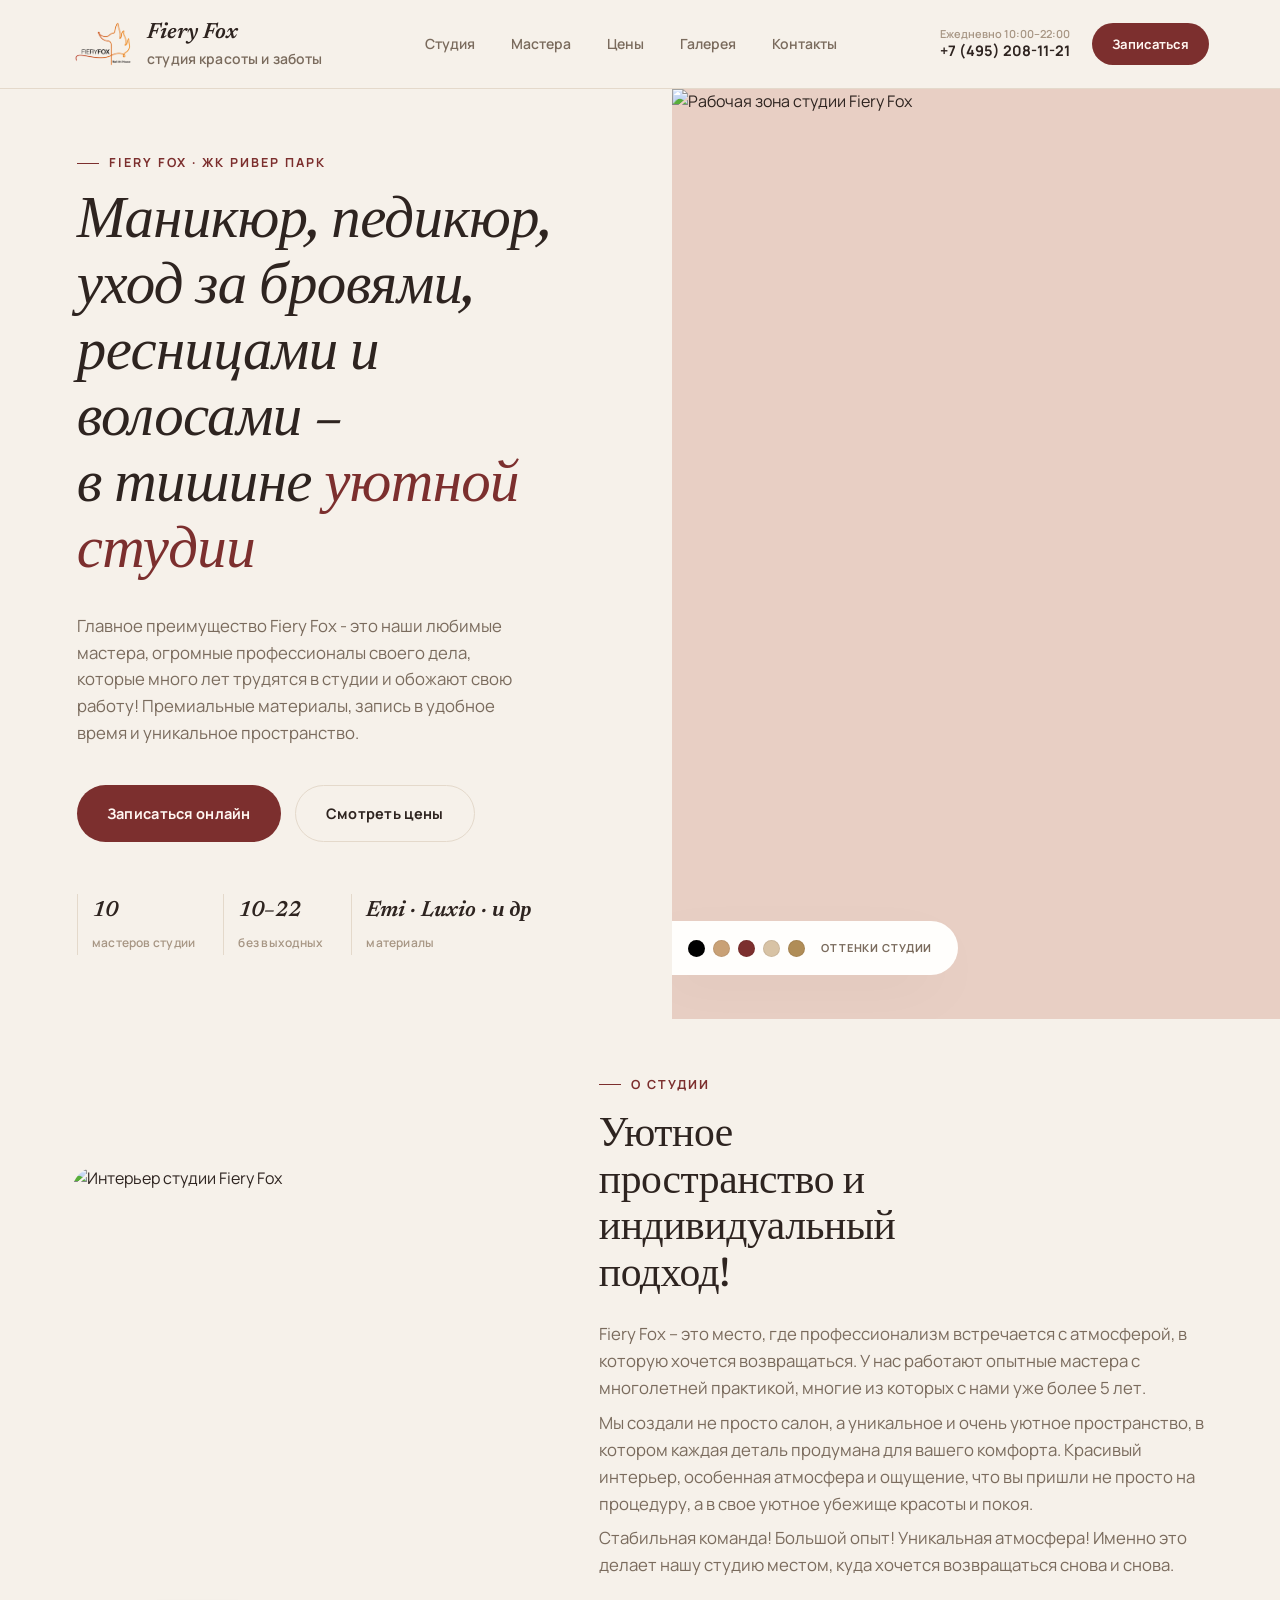
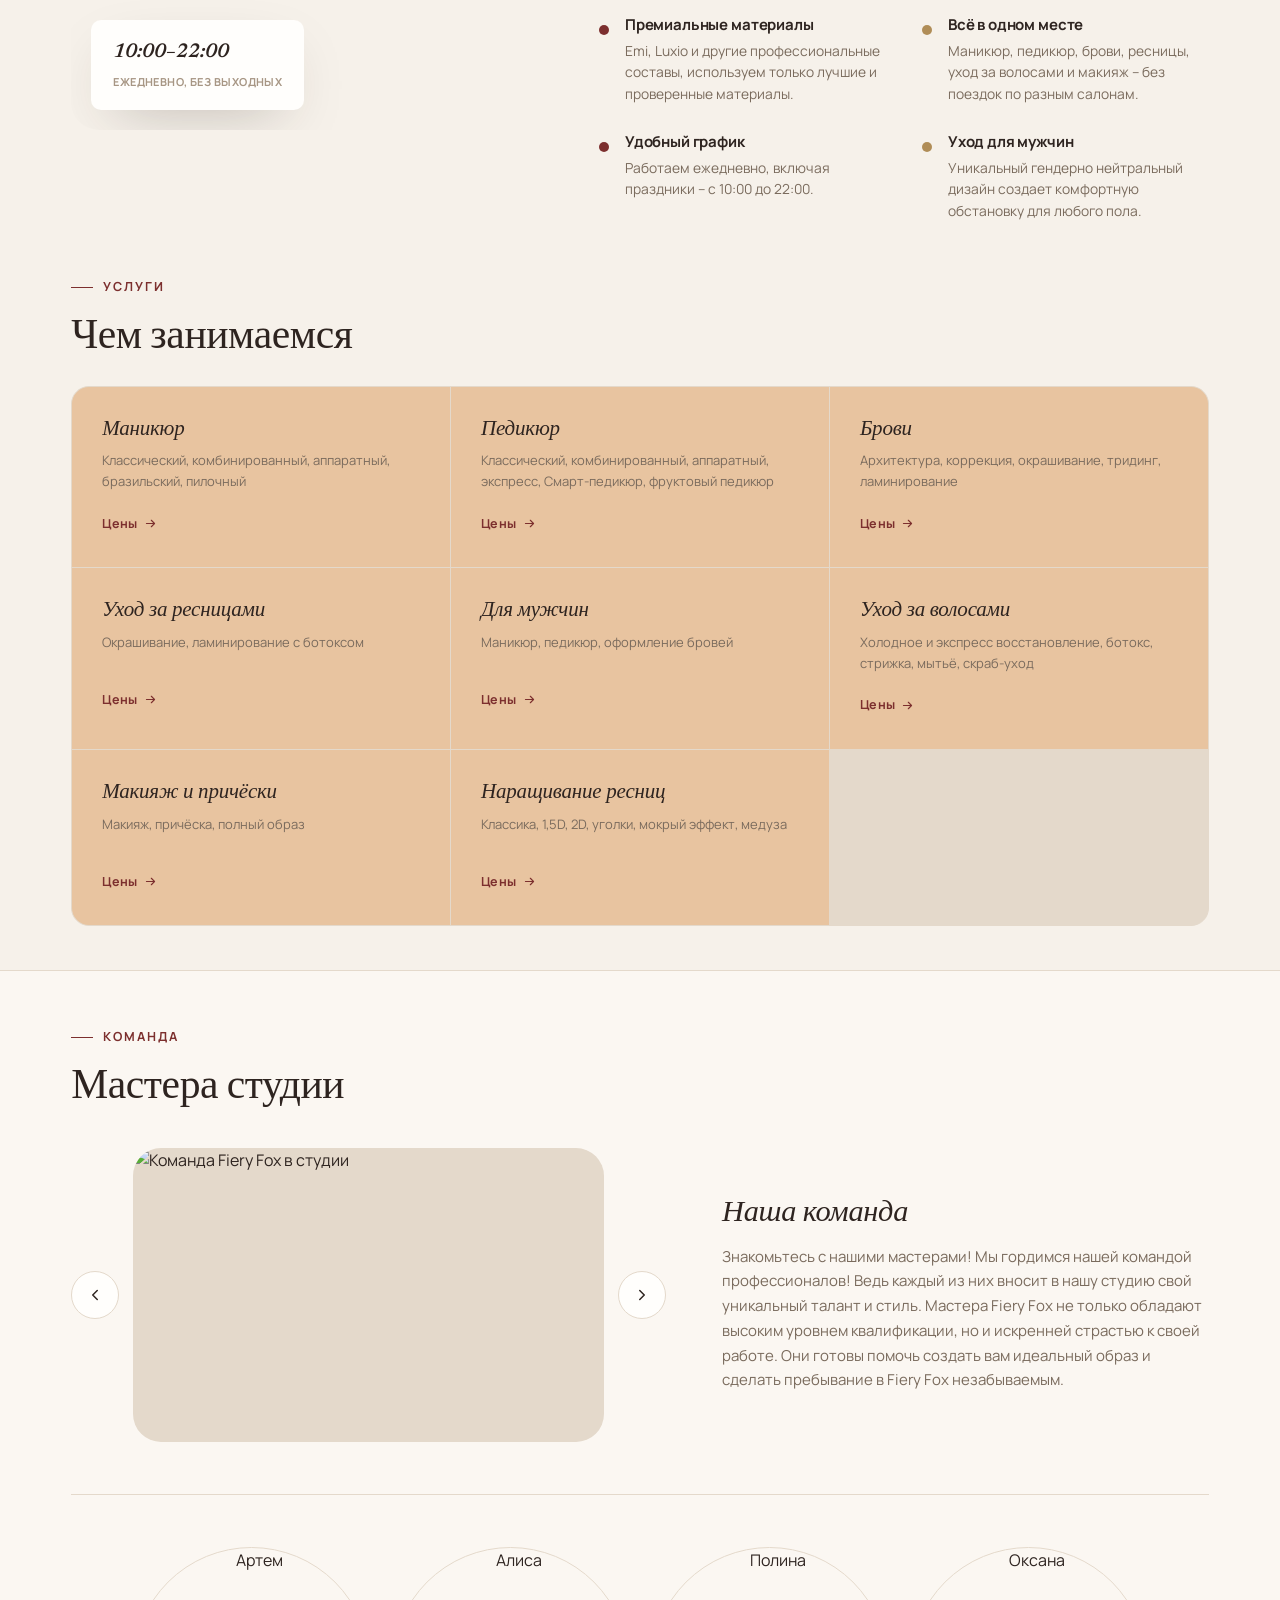
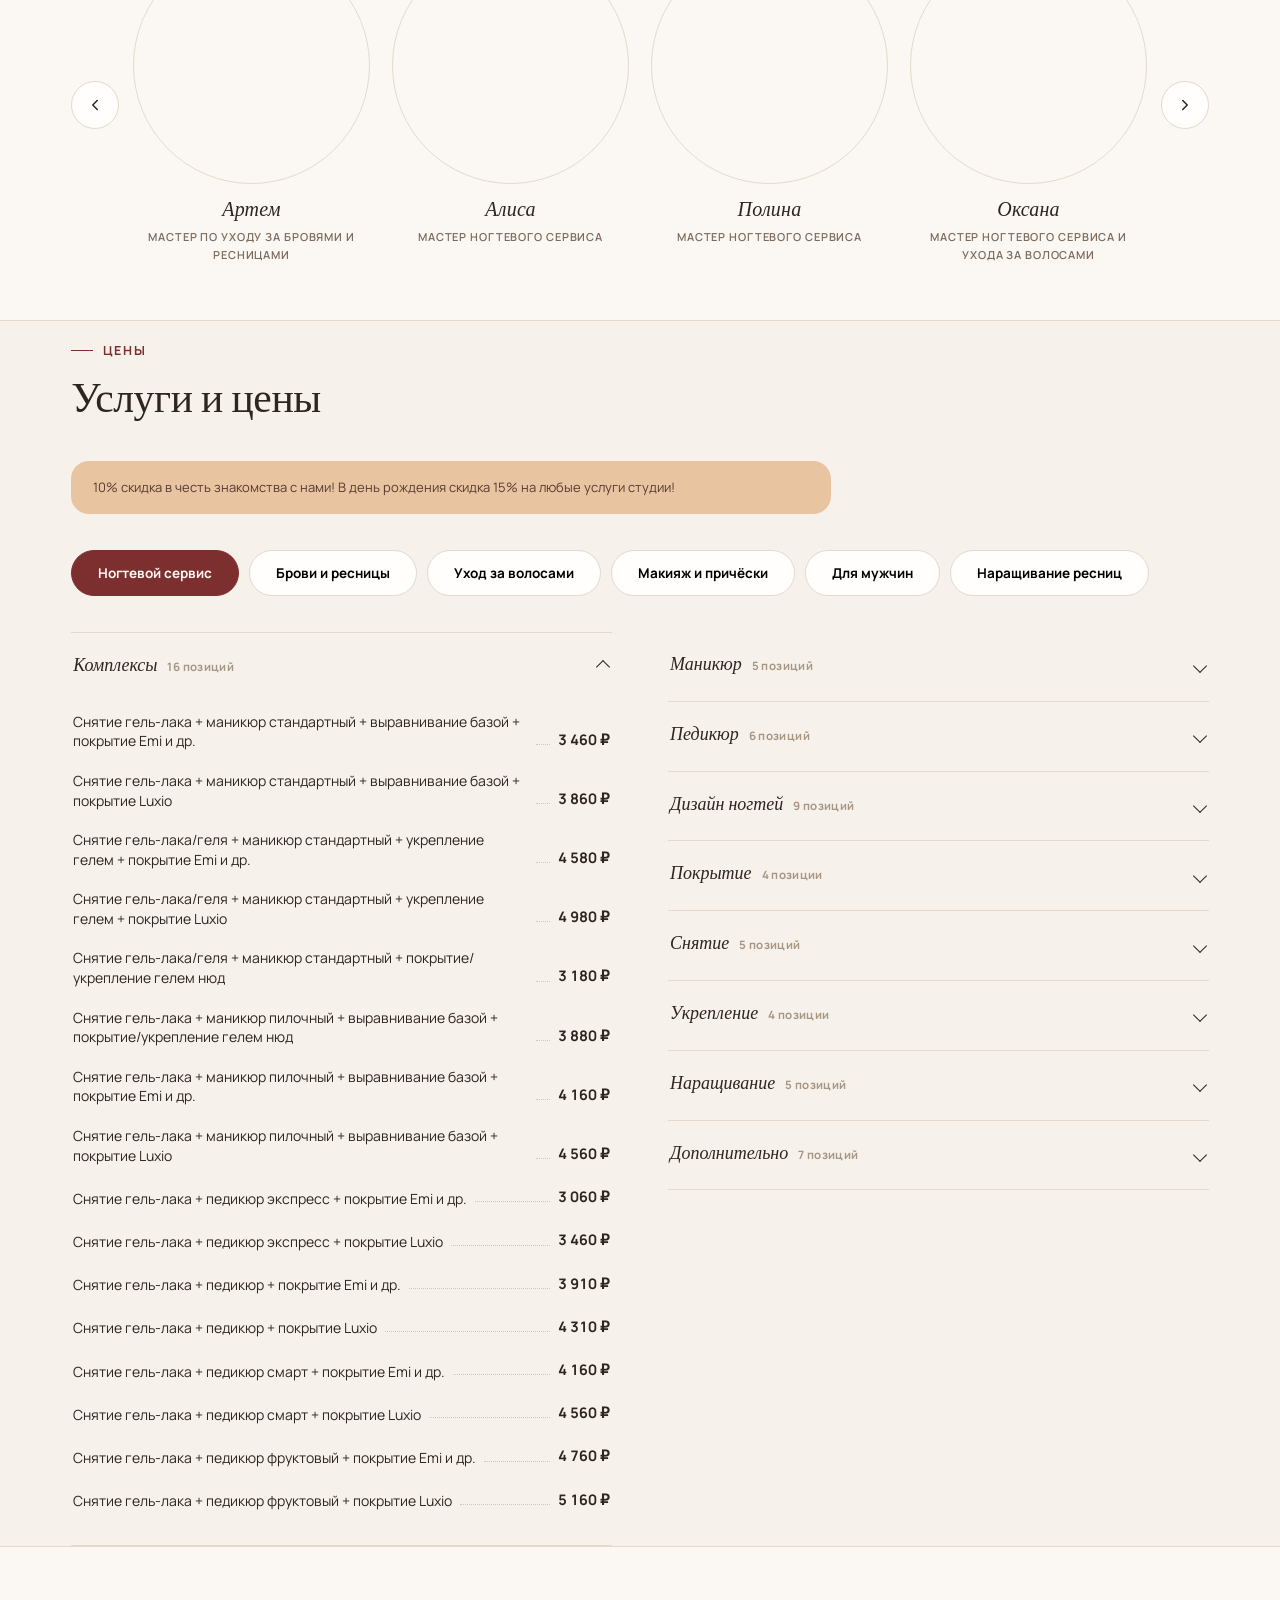
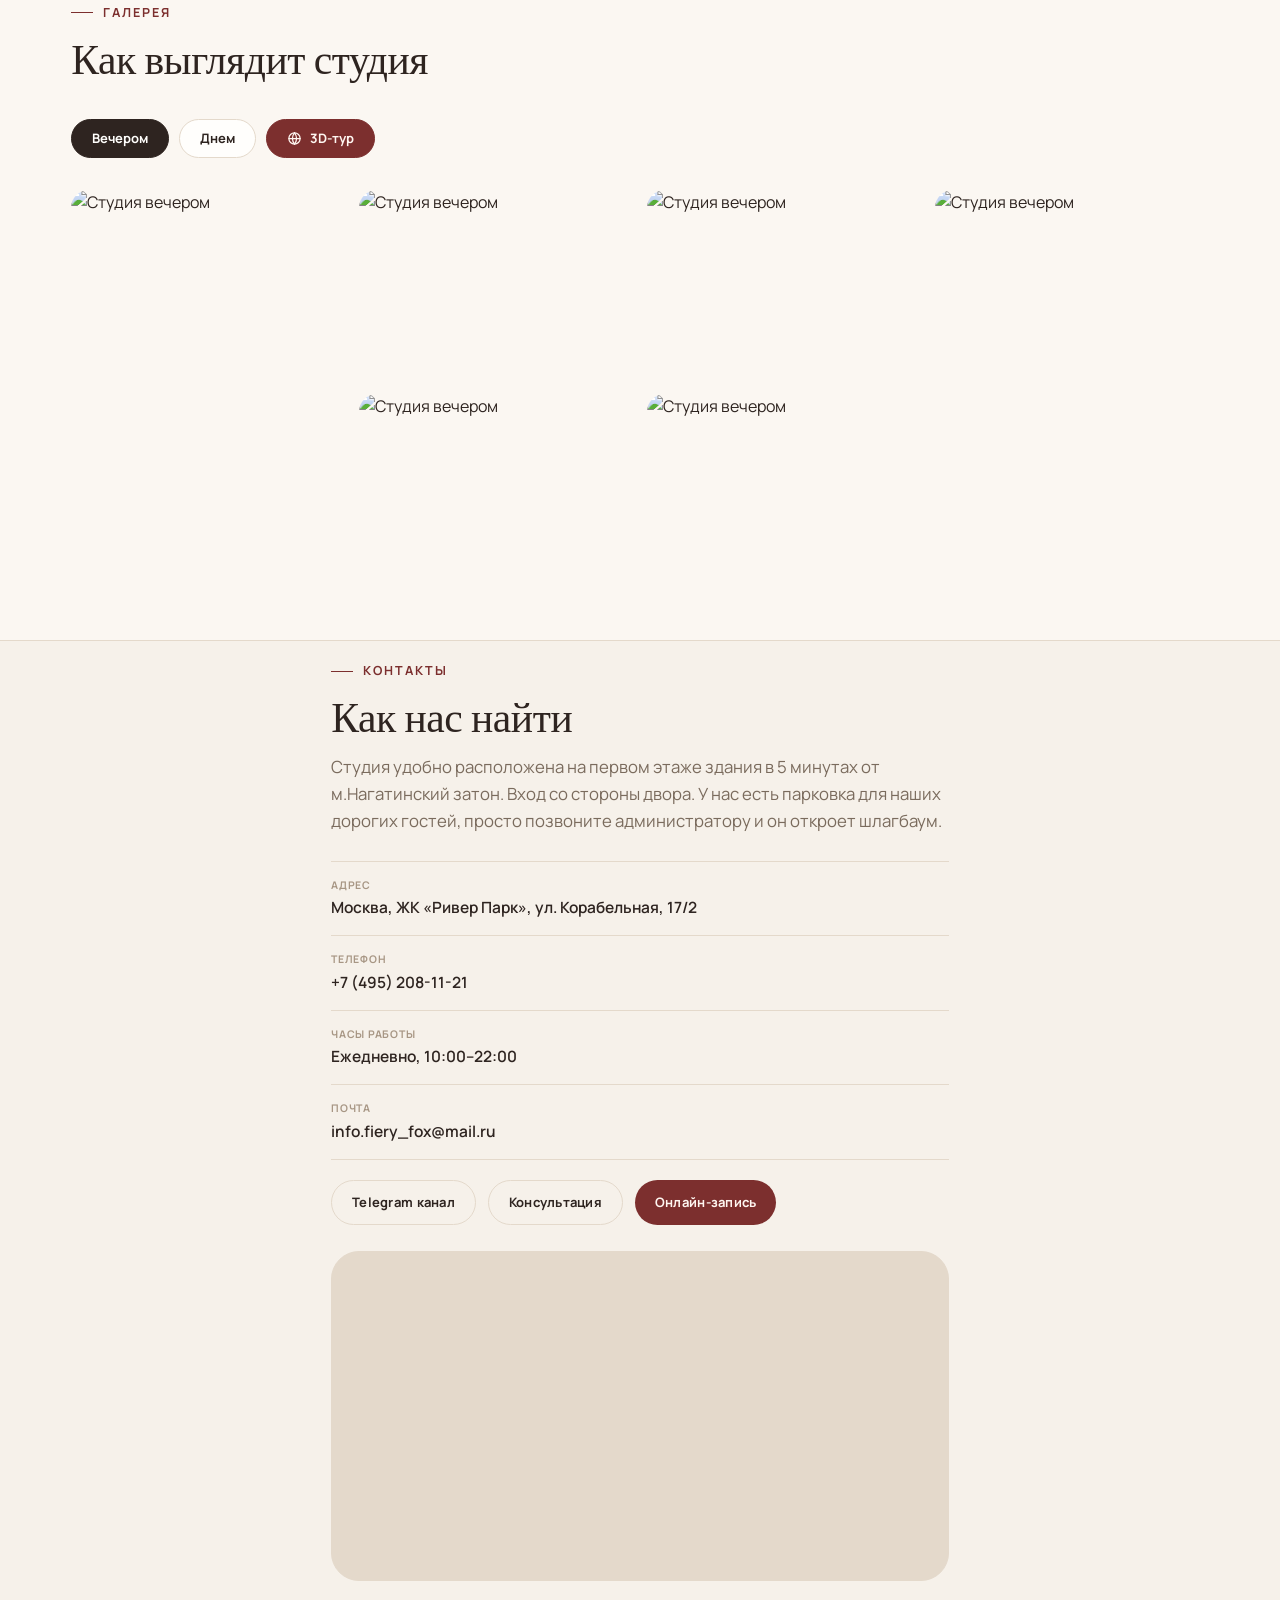
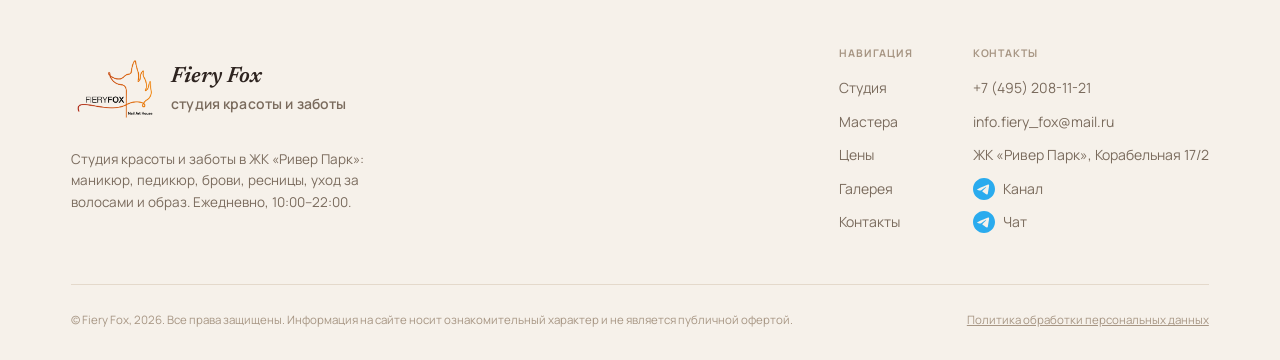
==== index.html @ 98908807 "Add files via upload" ====
<!DOCTYPE html>
<html lang="ru">

<head>
  <meta charset="UTF-8">
  <meta name="viewport" content="width=device-width, initial-scale=1.0">
  <title>Fiery Fox – студия красоты и заботы</title>
  <meta name="description"
    content="Fiery Fox – студия красоты в ЖК «Ривер Парк»: маникюр, педикюр, брови, ресницы и уход за волосами. м. Нагатинский Затон, ежедневно 10:00–22:00. Онлайн-запись.">
  <meta name="theme-color" content="#7C2F2E">

  <link rel="canonical" href="https://fieryfox.ru/">
  <link rel="icon" href="logos/favicon.ico" sizes="any">
  <link rel="icon" type="image/png" sizes="32x32" href="logos/favicon-32x32.png">
  <link rel="apple-touch-icon" sizes="180x180" href="logos/apple-touch-icon.png">

  <meta property="og:type" content="website">
  <meta property="og:locale" content="ru_RU">
  <meta property="og:site_name" content="Fiery Fox">
  <meta property="og:title" content="Fiery Fox – студия красоты и заботы">
  <meta property="og:description"
    content="Студия красоты в ЖК «Ривер Парк»: маникюр, педикюр, брови, ресницы. м. Нагатинский Затон, ежедневно 10:00–22:00.">

  <meta property="og:url" content="https://fieryfox.ru/">
  <meta property="og:image" content="https://fieryfox.ru/logos/og-image.jpg">
  <meta property="og:image:type" content="image/jpeg">
  <meta property="og:image:width" content="1200">
  <meta property="og:image:height" content="630">
  <meta property="og:image:alt" content="Fiery Fox – студия красоты в ЖК Ривер Парк">

  <meta name="twitter:card" content="summary_large_image">
  <meta name="twitter:title" content="Fiery Fox – студия красоты и заботы">
  <meta name="twitter:description"
    content="Студия красоты в ЖК «Ривер Парк»: маникюр, педикюр, брови, ресницы. м. Нагатинский Затон, ежедневно 10:00–22:00.">
  <meta name="twitter:image" content="https://fieryfox.ru/logos/og-image.jpg">

  <link rel="preload" href="fonts/manrope-cyrillic.woff2" as="font" type="font/woff2" crossorigin>
  <link rel="preload" href="fonts/manrope-latin.woff2" as="font" type="font/woff2" crossorigin>
  <link rel="stylesheet" href="css/fonts.css">
  <link rel="stylesheet" href="css/styles.css">
</head>

<body>
  
  <header>
    <div class="nav-wrap">
      <a href="#top" class="logo">
        <img src="logos/logo.png" alt="Fiery Fox" class="logo-img">
        <span class="logo-text">Fiery Fox<small>студия красоты и заботы</small></span>
      </a>
      <nav class="main-nav">
        <a href="#about">Студия</a>
        <a href="#masters">Мастера</a>
        <a href="#price">Цены</a>
        <a href="#gallery">Галерея</a>
        <a href="#contacts">Контакты</a>
      </nav>
      <div class="head-actions">
        <a href="tel:+74952081121" class="head-phone"><span>Ежедневно 10:00–22:00</span>+7 (495) 208-11-21</a>
        <a href="https://n252708.yclients.com" target="_blank" rel="noopener"
          class="btn btn-primary btn-sm">Записаться</a>
        <button class="burger" onclick="openMobileMenu()"><span></span></button>
      </div>
    </div>
  </header>

  <div class="mobile-menu" id="mmenu">
    <div class="mobile-menu-top">
      <span class="logo-text">Fiery Fox<small>студия красоты и заботы</small></span>
      <button class="mobile-close" onclick="closeMobileMenu()">×</button>
    </div>
    <a class="big" href="#about" onclick="closeMobileMenu()">Студия</a>
    <a class="big" href="#masters" onclick="closeMobileMenu()">Мастера</a>
    <a class="big" href="#price" onclick="closeMobileMenu()">Цены</a>
    <a class="big" href="#gallery" onclick="closeMobileMenu()">Галерея</a>
    <a class="big" href="#contacts" onclick="closeMobileMenu()">Контакты</a>
    <a href="https://n252708.yclients.com" target="_blank" rel="noopener" class="btn btn-primary"
      style="margin-top:32px;align-self:flex-start;"
      onclick="closeMobileMenu()">Записаться</a>
    <div style="margin-top:auto;padding-top:32px;color:var(--ink-soft);font-size:14px;">+7 (495) 208-11-21<br>Ежедневно,
      10:00–22:00</div>
  </div>

  <section class="hero" id="top">
    <div class="hero-content">
      <p class="eyebrow">FIERY FOX · ЖК РИВЕР ПАРК</p>
      <h1>Маникюр, педикюр, уход за бровями, ресницами и волосами – в&nbsp;тишине <em>уютной студии</em></h1>
      <p class="lede">Главное преимущество Fiery Fox - это наши любимые мастера, огромные профессионалы своего дела,
        которые много лет трудятся в студии и обожают свою работу!
        Премиальные материалы, запись в удобное время и уникальное пространство.</p>
      <div class="hero-actions">
        <a href="https://n252708.yclients.com" target="_blank" rel="noopener" class="btn btn-primary">Записаться
          онлайн</a>
        <a href="#price" class="btn btn-ghost">Смотреть цены</a>
      </div>
      <div class="hero-facts">
        <div class="hero-fact"><b>10</b><span>мастеров студии</span></div>
        <div class="hero-fact"><b>10–22</b><span>без выходных</span></div>
        <div class="hero-fact"><b>Emi · Luxio · и др</b><span>материалы</span></div>
      </div>
    </div>
    <div class="hero-visual">
      <img src="photos/студия главное фото.jpg" alt="Рабочая зона студии Fiery Fox">
      <div class="hero-swatches">
        <div class="swatch-row">
          <span class="swatch" style="background:#000000"></span>
          <span class="swatch" style="background:#C9A176"></span>
          <span class="swatch" style="background:#7C2F2E"></span>
          <span class="swatch" style="background:#D8C3A5"></span>
          <span class="swatch" style="background:#B08D57"></span>
        </div>
        <small>оттенки студии</small>
      </div>
    </div>
  </section>

  <section class="about" id="about">
    <div class="container about-grid">
      <div class="about-visual">
        <img src="photos/камин.jpg" alt="Интерьер студии Fiery Fox">
        <div class="about-badge"><b>10:00–22:00</b><span>ежедневно, без выходных</span></div>
      </div>
      <div class="about-content">
        <p class="eyebrow">О СТУДИИ</p>
        <h2>Уютное пространство и индивидуальный подход!</h2>
        <p class="lede" style="max-width:none;margin-bottom:8px;">Fiery Fox – это место, где профессионализм
          встречается с атмосферой, в которую хочется возвращаться. У нас работают опытные мастера с многолетней
          практикой, многие из которых с нами уже более 5 лет.</p>
        </p>
        <p class="lede" style="max-width:none;margin-bottom:8px;">Мы создали не просто салон, а уникальное и очень
          уютное пространство, в котором каждая деталь продумана для вашего комфорта. Красивый интерьер, особенная
          атмосфера и ощущение, что вы пришли не просто на процедуру, а в свое уютное убежище красоты и покоя.</p>
        <p class="lede" style="max-width:none;margin-bottom:38px;">Стабильная команда! Большой опыт! Уникальная
          атмосфера! Именно это делает нашу студию местом, куда хочется возвращаться снова и снова.</p>
        <div class="advantages">
          <div class="advantage">
            <span class="advantage-dot"></span>
            <div>
              <h4>Премиальные материалы</h4>
              <p>Emi, Luxio и другие профессиональные составы, используем только лучшие и проверенные материалы.</p>
            </div>
          </div>
          <div class="advantage">
            <span class="advantage-dot"></span>
            <div>
              <h4>Всё в одном месте</h4>
              <p>Маникюр, педикюр, брови, ресницы, уход за волосами и макияж – без поездок по разным салонам.</p>
            </div>
          </div>
          <div class="advantage">
            <span class="advantage-dot"></span>
            <div>
              <h4>Удобный график</h4>
              <p>Работаем ежедневно, включая праздники – с 10:00 до 22:00.</p>
            </div>
          </div>
          <div class="advantage">
            <span class="advantage-dot"></span>
            <div>
              <h4>Уход для мужчин</h4>
              <p>Уникальный гендерно нейтральный дизайн создает комфортную обстановку для любого пола.</p>
            </div>
          </div>
        </div>
      </div>
    </div>
  </section>

  <section class="services" id="services">
    <div class="container">
      <div class="services-head">
        <div>
          <p class="eyebrow">УСЛУГИ</p>
          <h2>Чем занимаемся</h2>
        </div>
      <div class="service-grid">
        <a class="service-tile" href="#price" onclick="showTab('nails')">
          <h4>Маникюр</h4>
          <p>Классический, комбинированный, аппаратный, бразильский, пилочный</p>
          <span class="tile-link">Цены <svg viewBox="0 0 16 16">
              <path d="M3 8h10M9 4l4 4-4 4" stroke="currentColor" stroke-width="1.4" fill="none" stroke-linecap="round"
                stroke-linejoin="round" />
            </svg></span>
        </a>
        <a class="service-tile" href="#price" onclick="showTab('nails')">
          <h4>Педикюр</h4>
          <p>Классический, комбинированный, аппаратный, экспресс, Смарт-педикюр, фруктовый педикюр</p>
          <span class="tile-link">Цены <svg viewBox="0 0 16 16">
              <path d="M3 8h10M9 4l4 4-4 4" stroke="currentColor" stroke-width="1.4" fill="none" stroke-linecap="round"
                stroke-linejoin="round" />
            </svg></span>
        </a>
        <a class="service-tile" href="#price" onclick="showTab('brows')">
          <h4>Брови</h4>
          <p>Архитектура, коррекция, окрашивание, тридинг, ламинирование</p>
          <span class="tile-link">Цены <svg viewBox="0 0 16 16">
              <path d="M3 8h10M9 4l4 4-4 4" stroke="currentColor" stroke-width="1.4" fill="none" stroke-linecap="round"
                stroke-linejoin="round" />
            </svg></span>
        </a>
        <a class="service-tile" href="#price" onclick="showTab('brows')">
          <h4>Уход за ресницами</h4>
          <p>Окрашивание, ламинирование с ботоксом</p>
          <span class="tile-link">Цены <svg viewBox="0 0 16 16">
              <path d="M3 8h10M9 4l4 4-4 4" stroke="currentColor" stroke-width="1.4" fill="none" stroke-linecap="round"
                stroke-linejoin="round" />
            </svg></span>
        </a>
        <a class="service-tile" href="#price" onclick="showTab('men')">
          <h4>Для мужчин</h4>
          <p>Маникюр, педикюр, оформление бровей</p>
          <span class="tile-link">Цены <svg viewBox="0 0 16 16">
              <path d="M3 8h10M9 4l4 4-4 4" stroke="currentColor" stroke-width="1.4" fill="none" stroke-linecap="round"
                stroke-linejoin="round" />
            </svg></span>
        </a>
        <a class="service-tile" href="#price" onclick="showTab('hair')">
          <h4>Уход за волосами</h4>
          <p>Холодное и экспресс восстановление, ботокс, стрижка, мытьё, скраб-уход</p>
          <span class="tile-link">Цены <svg viewBox="0 0 16 16">
              <path d="M3 8h10M9 4l4 4-4 4" stroke="currentColor" stroke-width="1.4" fill="none" stroke-linecap="round"
                stroke-linejoin="round" />
            </svg></span>
        </a>
        <a class="service-tile" href="#price" onclick="showTab('beauty')">
          <h4>Макияж и причёски</h4>
          <p>Макияж, причёска, полный образ</p>
          <span class="tile-link">Цены <svg viewBox="0 0 16 16">
              <path d="M3 8h10M9 4l4 4-4 4" stroke="currentColor" stroke-width="1.4" fill="none" stroke-linecap="round"
                stroke-linejoin="round" />
            </svg></span>
        </a>
        <a class="service-tile" href="#price" onclick="showTab('eyelashes')">
          <h4>Наращивание ресниц</h4>
          <p>Классика, 1,5D, 2D, уголки, мокрый эффект, медуза</p>
          <span class="tile-link">Цены <svg viewBox="0 0 16 16">
              <path d="M3 8h10M9 4l4 4-4 4" stroke="currentColor" stroke-width="1.4" fill="none" stroke-linecap="round"
                stroke-linejoin="round" />
            </svg></span>
        </a>
      </div>
    </div>
  </section>

  <section class="masters" id="masters">
    <div class="container">
      <div class="masters-head">
        <p class="eyebrow">КОМАНДА</p>
        <h2>Мастера студии</h2>
        <p class="lede" style="margin-top:14px;">
        </p>
      </div>
      <div class="team-intro">
        <div class="team-intro-carousel" id="teamCarousel">
          <button type="button" class="masters-nav team-prev is-hidden" aria-label="Предыдущее фото команды">
            <svg viewBox="0 0 24 24">
              <path d="M15 6l-6 6 6 6" />
            </svg>
          </button>
          <div class="team-intro-photo">
            <div class="team-intro-track">
              <div class="team-intro-slide">
                <img src="photos/фото команда 2.jpeg" alt="Команда Fiery Fox в студии">
              </div>
              <div class="team-intro-slide">
                <img src="photos/фото команды 3.jpeg" alt="Команда Fiery Fox">
              </div>
              <div class="team-intro-slide">
                <img src="photos/фото команды 4.jpeg" alt="Команда Fiery Fox на террасе">
              </div>
            </div>
          </div>
          <button type="button" class="masters-nav team-next is-hidden" aria-label="Следующее фото команды">
            <svg viewBox="0 0 24 24">
              <path d="M9 6l6 6-6 6" />
            </svg>
          </button>
        </div>
        <div class="team-intro-text">
          <h3>Наша команда</h3>
          <p>Знакомьтесь с нашими мастерами!
            Мы гордимся нашей командой профессионалов!
            Ведь каждый из них вносит в нашу студию свой уникальный талант и стиль.
            Мастера Fiery Fox не только обладают высоким уровнем квалификации, но и искренней страстью к своей работе.
            Они готовы помочь создать вам идеальный образ и сделать пребывание в Fiery Fox незабываемым.</p>
        </div>
      </div>
      <div class="masters-carousel" id="mastersCarousel">
        <button type="button" class="masters-nav masters-prev is-hidden" aria-label="Предыдущие мастера">
          <svg viewBox="0 0 24 24">
            <path d="M15 6l-6 6 6 6" />
          </svg>
        </button>
        <div class="masters-viewport">
          <div class="masters-track">
            <div class="master-card">
              <div class="master-photo"><img src="photos/masters/master_01.jpeg" alt="Артем"></div>
              <h4>Артем</h4>
              <p>мастер по уходу за бровями и ресницами</p>
            </div>
            <div class="master-card">
              <div class="master-photo"><img src="photos/masters/master_02.jpeg" alt="Алиса"></div>
              <h4>Алиса</h4>
              <p>мастер ногтевого сервиса</p>
            </div>
            <div class="master-card">
              <div class="master-photo"><img src="photos/masters/master_03.jpeg" alt="Полина"></div>
              <h4>Полина</h4>
              <p>мастер ногтевого сервиса</p>
            </div>
            <div class="master-card">
              <div class="master-photo"><img src="photos/masters/master_04.jpeg" alt="Оксана"></div>
              <h4>Оксана</h4>
              <p>мастер ногтевого сервиса и ухода за волосами</p>
            </div>
            <div class="master-card">
              <div class="master-photo"><img src="photos/masters/master_05.jpeg" alt="Виктория"></div>
              <h4>Виктория</h4>
              <p>мастер ногтевого сервиса</p>
            </div>
            <div class="master-card">
              <div class="master-photo"><img src="photos/masters/master_06.jpeg" alt="Тата"></div>
              <h4>Тата</h4>
              <p>мастер ногтевого сервиса</p>
            </div>
            <div class="master-card">
              <div class="master-photo"><img src="photos/masters/master_07.jpeg" alt="Эльвира"></div>
              <h4>Эльвира</h4>
              <p>мастер ногтевого сервиса</p>
            </div>
            <div class="master-card">
              <div class="master-photo"><img src="photos/masters/master_08.jpeg" alt="Нурай"></div>
              <h4>Нурай</h4>
              <p>мастер ногтевого сервиса</p>
            </div>
            <div class="master-card">
              <div class="master-photo"><img src="photos/masters/master_09.jpeg" alt="Анастасия"></div>
              <h4>Анастасия</h4>
              <p>Лэшмейкер</p>
            </div>
          </div>
        </div>
        <button type="button" class="masters-nav masters-next is-hidden" aria-label="Следующие мастера">
          <svg viewBox="0 0 24 24">
            <path d="M9 6l6 6-6 6" />
          </svg>
        </button>
      </div>
    </div>
  </section>

  <section class="price-section" id="price">
    <div class="container">
      <div class="price-head">
        <p class="eyebrow">ЦЕНЫ</p>
        <h2>Услуги и цены</h2>
      </div>
      <p class="price-note"> 10% скидка в честь знакомства с нами! В день рождения скидка 15% на любые услуги студии!
      </p>

      <div class="price-tabs">
        <button class="price-tab-btn active" id="tab-nails" onclick="showTab('nails')">Ногтевой сервис</button>
        <button class="price-tab-btn" id="tab-brows" onclick="showTab('brows')">Брови и ресницы</button>
        <button class="price-tab-btn" id="tab-hair" onclick="showTab('hair')">Уход за волосами</button>
        <button class="price-tab-btn" id="tab-beauty" onclick="showTab('beauty')">Макияж и причёски</button>
        <button class="price-tab-btn" id="tab-men" onclick="showTab('men')">Для мужчин</button>
        <button class="price-tab-btn" id="tab-eyelashes" onclick="showTab('eyelashes')">Наращивание ресниц</button>
      </div>

      <div class="price-panel active" id="panel-nails">
        <div class="price-cols">

          <details class="price-group" open>
            <summary><span class="s-title">Комплексы <span class="count">16 позиций</span></span><span
                class="chev"></span></summary>
            <div class="price-list">
              <div class="price-row"><span class="pname">Снятие гель-лака + маникюр стандартный + выравнивание базой + покрытие Emi
                  и др.</span><span class="pdots"></span><span class="pprice">3 460 ₽</span></div>
              <div class="price-row"><span class="pname">Снятие гель-лака + маникюр стандартный + выравнивание базой + покрытие
                  Luxio</span><span class="pdots"></span><span class="pprice">3 860 ₽</span></div>
              <div class="price-row"><span class="pname">Снятие гель-лака/геля + маникюр стандартный + укрепление гелем + покрытие
                  Emi и др.</span><span class="pdots"></span><span class="pprice">4 580 ₽</span></div>
              <div class="price-row"><span class="pname">Снятие гель-лака/геля + маникюр стандартный + укрепление гелем + покрытие
                  Luxio</span><span class="pdots"></span><span class="pprice">4 980 ₽</span></div>
              <div class="price-row"><span class="pname">Снятие гель-лака/геля + маникюр стандартный + покрытие/укрепление гелем нюд
                  </span><span class="pdots"></span><span class="pprice">3 180 ₽</span></div>
              <div class="price-row"><span class="pname">Снятие гель-лака + маникюр пилочный + выравнивание базой + покрытие/укрепление гелем нюд
                  </span><span class="pdots"></span><span class="pprice">3 880 ₽</span></div>
              <div class="price-row"><span class="pname">Снятие гель-лака + маникюр пилочный + выравнивание базой + покрытие Emi
                  и др.</span><span class="pdots"></span><span class="pprice">4 160 ₽</span></div>
              <div class="price-row"><span class="pname">Снятие гель-лака + маникюр пилочный + выравнивание базой + покрытие
                  Luxio</span><span class="pdots"></span><span class="pprice">4 560 ₽</span></div>
              <div class="price-row"><span class="pname">Снятие гель-лака + педикюр экспресс + покрытие
                  Emi и др.</span><span class="pdots"></span><span class="pprice">3 060 ₽</span></div>
              <div class="price-row"><span class="pname">Снятие гель-лака + педикюр экспресс + покрытие
                  Luxio</span><span class="pdots"></span><span class="pprice">3 460 ₽</span></div>
              <div class="price-row"><span class="pname">Снятие гель-лака + педикюр + покрытие Emi и др.</span><span
                  class="pdots"></span><span class="pprice">3 910 ₽</span></div>
              <div class="price-row"><span class="pname">Снятие гель-лака + педикюр + покрытие Luxio</span><span
                  class="pdots"></span><span class="pprice">4 310 ₽</span></div>
              <div class="price-row"><span class="pname">Снятие гель-лака + педикюр смарт + покрытие
                  Emi и др.</span><span class="pdots"></span><span class="pprice">4 160 ₽</span></div>
              <div class="price-row"><span class="pname">Снятие гель-лака + педикюр смарт + покрытие
                  Luxio</span><span class="pdots"></span><span class="pprice">4 560 ₽</span></div>
              <div class="price-row"><span class="pname">Снятие гель-лака + педикюр фруктовый + покрытие
                  Emi и др.</span><span class="pdots"></span><span class="pprice">4 760 ₽</span></div>
                  <div class="price-row"><span class="pname">Снятие гель-лака + педикюр фруктовый + покрытие
                  Luxio</span><span class="pdots"></span><span class="pprice">5 160 ₽</span></div>
            </div>
          </details>

          <details class="price-group">
            <summary><span class="s-title">Маникюр <span class="count">5 позиций</span></span><span class="chev"></span>
            </summary>
            <div class="price-list">
              <div class="price-row"><span class="pname">Маникюр классический, комбинированный или аппаратный
                  <small>только услуга, без покрытия</small></span><span class="pdots"></span><span class="pprice">1 380
                  ₽</span></div>
              <div class="price-row"><span class="pname">Маникюр бразильский</span><span class="pdots"></span><span
                  class="pprice">1 830 ₽</span></div>
              <div class="price-row"><span class="pname">Маникюр пилочный</span><span class="pdots"></span><span
                  class="pprice">2 100 ₽</span></div>
              <div class="price-row"><span class="pname">Маникюр детский, с обработкой кутикулы <small>до 11
                    лет</small></span><span class="pdots"></span><span class="pprice">740 ₽</span></div>
              <div class="price-row"><span class="pname">Маникюр детский, без обработки кутикулы <small>до 11
                    лет</small></span><span class="pdots"></span><span class="pprice">420 ₽</span></div>
            </div>
          </details>

          <details class="price-group">
            <summary><span class="s-title">Педикюр <span class="count">6 позиций</span></span><span class="chev"></span>
            </summary>
            <div class="price-list">
              <div class="price-row"><span class="pname">Педикюр классический, комбинированный или
                  аппаратный</span><span class="pdots"></span><span class="pprice">2 510 ₽</span></div>
              <div class="price-row"><span class="pname">Педикюр экспресс</span><span class="pdots"></span><span
                  class="pprice">1 660 ₽</span></div>
              <div class="price-row"><span class="pname">Педикюр Смарт / бразильский</span><span
                  class="pdots"></span><span class="pprice">2 760 ₽</span></div>
              <div class="price-row"><span class="pname">Педикюр фруктовый (препаратный)</span><span
                  class="pdots"></span><span class="pprice">3 360 ₽</span></div>
              <div class="price-row"><span class="pname">Педикюр детский, с обработкой кутикулы <small>до 11
                    лет</small></span><span class="pdots"></span><span class="pprice">1 180 ₽</span></div>
              <div class="price-row"><span class="pname">Педикюр детский, без обработки кутикулы <small>до 11
                    лет</small></span><span class="pdots"></span><span class="pprice">640 ₽</span></div>
            </div>
          </details>

          <details class="price-group">
            <summary><span class="s-title">Дизайн ногтей <span class="count">9 позиций</span></span><span
                class="chev"></span></summary>
            <div class="price-list">
              <div class="price-row"><span class="pname">Простой дизайн <small>1 ноготь</small></span><span
                  class="pdots"></span><span class="pprice">70 ₽</span></div>
              <div class="price-row"><span class="pname">Сложный дизайн <small>1 ноготь, от</small></span><span
                  class="pdots"></span><span class="pprice">250 ₽</span></div>
              <div class="price-row"><span class="pname">Френч, лунный, цветной френч</span><span
                  class="pdots"></span><span class="pprice">650 ₽</span></div>
              <div class="price-row"><span class="pname">Градиент, омбре</span><span class="pdots"></span><span
                  class="pprice">650 ₽</span></div>
              <div class="price-row"><span class="pname">Глиттер <small>1 ноготь</small></span><span
                  class="pdots"></span><span class="pprice">160 ₽</span></div>
              <div class="price-row"><span class="pname">Втирка <small>1 ноготь</small></span><span
                  class="pdots"></span><span class="pprice">65 ₽</span></div>
              <div class="price-row"><span class="pname">Кошачий глаз <small>1 ноготь</small></span><span
                  class="pdots"></span><span class="pprice">65 ₽</span></div>
              <div class="price-row"><span class="pname">Стразы Swarovski <small>1 ноготь</small></span><span
                  class="pdots"></span><span class="pprice">60-250 ₽</span></div>
              <div class="price-row"><span class="pname">Трафарет, наклейка, слайдер <small>1 ноготь</small></span><span
                  class="pdots"></span><span class="pprice">70 ₽</span></div>
            </div>
          </details>

          <details class="price-group">
            <summary><span class="s-title">Покрытие <span class="count">4 позиции</span></span><span
                class="chev"></span></summary>
            <div class="price-list">
              <div class="price-row"><span class="pname">Покрытие лаком</span><span class="pdots"></span><span
                  class="pprice">790 ₽</span></div>
              <div class="price-row"><span class="pname">Покрытие лаком детям <small>до 11 лет</small></span><span
                  class="pdots"></span><span class="pprice">490 ₽</span></div>
              <div class="price-row"><span class="pname">Покрытие гель-лаком Emi и др.</span><span
                  class="pdots"></span><span class="pprice">1 400 ₽</span></div>
              <div class="price-row"><span class="pname">Покрытие гель-лаком Luxio</span><span
                  class="pdots"></span><span class="pprice">1 800 ₽</span></div>
            </div>
          </details>

          <details class="price-group">
            <summary><span class="s-title">Снятие <span class="count">5 позиций</span></span><span class="chev"></span>
            </summary>
            <div class="price-list">
              <div class="price-row"><span class="pname">Снятие лака</span><span class="pdots"></span><span
                  class="pprice">170 ₽</span></div>
              <div class="price-row"><span class="pname">Снятие гель-лака <small>покрытие Fiery Fox</small></span><span
                  class="pdots"></span><span class="pprice">390 ₽</span></div>
              <div class="price-row"><span class="pname">Снятие гель-лака <small>покрытие другой
                    студии</small></span><span class="pdots"></span><span class="pprice">630  ₽</span></div>
              <div class="price-row"><span class="pname">Снятие геля <small>биогель, акригель</small></span><span
                  class="pdots"></span><span class="pprice">450-650 ₽</span></div>
              <div class="price-row"><span class="pname">Снятие наращённых ногтей</span><span class="pdots"></span><span
                  class="pprice">680 ₽</span></div>
            </div>
          </details>

          <details class="price-group">
            <summary><span class="s-title">Укрепление <span class="count">4 позиции</span></span><span
                class="chev"></span></summary>
            <div class="price-list">
              <div class="price-row"><span class="pname">Прозрачный лак <small>умная эмаль и др.</small></span><span
                  class="pdots"></span><span class="pprice">490 ₽</span></div>
              <div class="price-row"><span class="pname">База <small>выравнивание</small></span><span
                  class="pdots"></span><span class="pprice">680 ₽</span></div>
              <div class="price-row"><span class="pname">Акриловая пудра</span><span class="pdots"></span><span
                  class="pprice">720 ₽</span></div>
              <div class="price-row"><span class="pname">Гель <small>биогель, акригель</small></span><span
                  class="pdots"></span><span class="pprice">1 800 ₽</span></div>
            </div>
          </details>

          <details class="price-group">
            <summary><span class="s-title">Наращивание <span class="count">5 позиций</span></span><span
                class="chev"></span></summary>
            <div class="price-list">
              <div class="price-row"><span class="pname">Наращивание одного ноготка</span><span
                  class="pdots"></span><span class="pprice">310-420 ₽</span></div>
              <div class="price-row"><span class="pname">Наращивание ногтей <small>до 3 единиц</small></span><span
                  class="pdots"></span><span class="pprice">3 100 ₽</span></div>
              <div class="price-row"><span class="pname">Наращивание ногтей <small>от 3 до 6 единиц</small></span><span
                  class="pdots"></span><span class="pprice">4 200 ₽</span></div>
              <div class="price-row"><span class="pname">Коррекция <small>до 3 единиц</small></span><span
                  class="pdots"></span><span class="pprice">2 600 ₽</span></div>
              <div class="price-row"><span class="pname">Коррекция <small>свыше 3 единиц</small></span><span
                  class="pdots"></span><span class="pprice">3 100 ₽</span></div>
            </div>
          </details>

          <details class="price-group">
            <summary><span class="s-title">Дополнительно <span class="count">7 позиций</span></span><span
                class="chev"></span></summary>
            <div class="price-list">
              <div class="price-row"><span class="pname">Массаж с использованием SPA-свечи</span><span
                  class="pdots"></span><span class="pprice">500 ₽</span></div>
              <div class="price-row"><span class="pname">Парафинотерапия для рук</span><span class="pdots"></span><span
                  class="pprice">650 ₽</span></div>
              <div class="price-row"><span class="pname">Парафинотерапия для ног</span><span class="pdots"></span><span
                  class="pprice">750 ₽</span></div>
              <div class="price-row"><span class="pname">Маникюр + педикюр в 4 руки</span><span
                  class="pdots"></span><span class="pprice">500 ₽</span></div>
              <div class="price-row"><span class="pname">Ремонт сломанного ногтя с покрытием гель-лаком</span><span
                  class="pdots"></span><span class="pprice">100-250 ₽</span></div>
              <div class="price-row"><span class="pname">Изменение формы ногтевой пластины</span><span
                  class="pdots"></span><span class="pprice">от 390 ₽</span></div>
              <div class="price-row"><span class="pname">Вросший ноготь, стержневая мозоль</span><span
                  class="pdots"></span><span class="pprice">450 ₽</span></div>
            </div>
          </details>

        </div>
      </div>

      <div class="price-panel" id="panel-brows">
        <div class="price-cols">

          <details class="price-group" open>
            <summary><span class="s-title">Брови <span class="count">8 позиций</span></span><span class="chev"></span>
            </summary>
            <div class="price-list">
              <div class="price-row"><span class="pname">Коррекция формы бровей <small>пинцет, воск</small></span><span
                  class="pdots"></span><span class="pprice">800 ₽</span></div>
              <div class="price-row"><span class="pname">Прореживание бровей <small>пинцет</small></span><span
                  class="pdots"></span><span class="pprice">500 ₽</span></div>
              <div class="price-row"><span class="pname">Архитектура бровей без окрашивания <small>нить, пинцет,
                    воск</small></span><span class="pdots"></span><span class="pprice">1 300 ₽</span></div>
              <div class="price-row"><span class="pname">Архитектура бровей с окрашиванием <small>краска /
                    хна</small></span><span class="pdots"></span><span class="pprice">1 900 ₽</span></div>
              <div class="price-row"><span class="pname">Окрашивание бровей <small>краска / хна</small></span><span
                  class="pdots"></span><span class="pprice">1 300 ₽</span></div>
              <div class="price-row"><span class="pname">Долговременная укладка бровей <small>окрашивание и коррекция в
                    подарок</small></span><span class="pdots"></span><span class="pprice">3 500 ₽</span></div>
              <div class="price-row"><span class="pname">«Счастье для бровей»</span><span class="pdots"></span><span
                  class="pprice">1 000 ₽</span></div>
              <div class="price-row"><span class="pname">Тридинг всего лица</span><span class="pdots"></span><span
                  class="pprice">2 200 ₽</span></div>
            </div>
          </details>

          <details class="price-group" open>
            <summary><span class="s-title">Ресницы <span class="count">2 позиции</span></span><span class="chev"></span>
            </summary>
            <div class="price-list">
              <div class="price-row"><span class="pname">Окрашивание ресниц краской</span><span
                  class="pdots"></span><span class="pprice">1 200 ₽</span></div>
              <div class="price-row"><span class="pname">Ламинирование ресниц + ботокс</span><span
                  class="pdots"></span><span class="pprice">3 500 ₽</span></div>
            </div>
          </details>

        </div>
      </div>

      <div class="price-panel" id="panel-hair">
        <div class="price-cols">
          <details class="price-group" open>
            <summary><span class="s-title">Уход за волосами <span class="count">6 позиций</span></span><span
                class="chev"></span></summary>
            <div class="price-list">
              <div class="price-row"><span class="pname">Холодное восстановление</span><span class="pdots"></span><span
                  class="pprice">от 5000 до 7000</span></div>
              <div class="price-row"><span class="pname">Экспресс восстановление</span><span class="pdots"></span><span
                  class="pprice">от 2500 до 3500</span></div>
              <div class="price-row"><span class="pname">Холодный ботокс</span><span class="pdots"></span><span
                  class="pprice">от 5000 до 7000</span></div>
              <div class="price-row"><span class="pname">Стрижка, ровный срез</span><span class="pdots"></span><span
                  class="pprice">900</span></div>
              <div class="price-row"><span class="pname">Мытьё + сушка волос</span><span class="pdots"></span><span
                  class="pprice">1200</span></div>
              <div class="price-row"><span class="pname">Скраб-уход</span><span class="pdots"></span><span
                  class="pprice">2000</span></div>
            </div>
          </details>
        </div>
      </div>

      <div class="price-panel" id="panel-beauty">
        <div class="price-cols">
          <details class="price-group" open>
            <summary><span class="s-title">Макияж и причёски <span class="count">3 позиции</span></span><span
                class="chev"></span></summary>
            <div class="price-list">
              <div class="price-row"><span class="pname">Макияж, всё включено</span><span class="pdots"></span><span
                  class="pprice">5500</span></div>
              <div class="price-row"><span class="pname">Причёска <small>волны / пучок</small></span><span
                  class="pdots"></span><span class="pprice">3000-3500</span></div>
              <div class="price-row"><span class="pname">Полный образ</span><span class="pdots"></span><span
                  class="pprice">8000</span></div>
            </div>
          </details>
        </div>
      </div>

      <div class="price-panel" id="panel-men">
        <div class="price-cols">

          <details class="price-group" open>
            <summary><span class="s-title">Для мужчин <span class="count">7 позиций</span></span><span
                class="chev"></span></summary>
            <div class="price-list">
              <div class="price-row"><span class="pname">Маникюр мужской <small>комбинированный /
                    аппаратный</small></span><span class="pdots"></span><span class="pprice">1 610 ₽</span></div>
              <div class="price-row"><span class="pname">Маникюр мужской бразильский</span><span
                  class="pdots"></span><span class="pprice">2 060 ₽</span></div>
              <div class="price-row"><span class="pname">Педикюр мужской <small>комбинированный /
                    аппаратный</small></span><span class="pdots"></span><span class="pprice">2 840 ₽</span></div>
              <div class="price-row"><span class="pname">Педикюр мужской Смарт</span><span class="pdots"></span><span
                  class="pprice">3 140 ₽</span></div>
              <div class="price-row"><span class="pname">Педикюр экспресс мужской <small>только
                    пальчики</small></span><span class="pdots"></span><span class="pprice">2 040 ₽</span></div>
              <div class="price-row"><span class="pname">Мужская архитектура бровей <small>нить, пинцет,
                    воск</small></span><span class="pdots"></span><span class="pprice">1 500 ₽</span></div>
              <div class="price-row"><span class="pname">Мужское тонирование бровей <small>нить,
                    пинцет</small></span><span class="pdots"></span><span class="pprice">1 300 ₽</span></div>
            </div>
          </details>

        </div>
      </div>

      <div class="price-panel" id="panel-eyelashes">
        <div class="price-cols">

          <details class="price-group" open>
            <summary><span class="s-title">Наращивание ресниц <span class="count">7 позиций</span></span><span
                class="chev"></span></summary>
            <div class="price-list">
              <div class="price-row"><span class="pname">Уголки </span><span class="pdots"></span><span class="pprice">2
                  700 ₽</span></div>
              <div class="price-row"><span class="pname">Классика </span><span class="pdots"></span><span
                  class="pprice">3 500 ₽</span></div>
              <div class="price-row"><span class="pname">1,5d </span><span class="pdots"></span><span class="pprice">3
                  700 ₽</span></div>
              <div class="price-row"><span class="pname">2d </span><span class="pdots"></span><span class="pprice">4 000
                  ₽</span></div>
              <div class="price-row"><span class="pname">Эффекты <small>лучи/медуза/цветные
                    ресницы</small></span><span class="pdots"></span><span class="pprice">1 000 ₽</span></div>
              <div class="price-row"><span class="pname">Снятие ресниц <small>наращивание
                    FieryFox</small></span><span class="pdots"></span><span class="pprice">500 ₽</span></div>
              <div class="price-row"><span class="pname">Снятие ресниц <small>наращивание не
                    FieryFox</small></span><span class="pdots"></span><span class="pprice">1 000 ₽</span></div>
            </div>
          </details>

        </div>
      </div>

    </div>
  </section>

  <section class="gallery" id="gallery">
    <div class="container">
      <div class="gallery-head">
        <p class="eyebrow">ГАЛЕРЕЯ</p>
        <h2>Как выглядит студия</h2>
      </div>
      <div class="gallery-filters">
        <button class="gfilter active" onclick="filterGallery('day', this)">Вечером</button>
        <button class="gfilter" onclick="filterGallery('evening', this)">Днем</button>
        <a class="gfilter gfilter-tour" href="3dtour.html">
          <svg viewBox="0 0 24 24" fill="none" stroke="currentColor" stroke-width="2" stroke-linecap="round"
            stroke-linejoin="round" aria-hidden="true">
            <circle cx="12" cy="12" r="9" />
            <path d="M3 12h18" />
            <path d="M12 3a14 14 0 0 1 0 18" />
            <path d="M12 3a14 14 0 0 0 0 18" />
          </svg>
          3D-тур
        </a>
      </div>
      <div class="gallery-grid">
        <div class="gitem tall" data-cat="day"><img src="photos/foto evening/1.jpeg" alt="Студия вечером"></div>
        <div class="gitem" data-cat="day"><img src="photos/foto evening/2.jpeg" alt="Студия вечером"></div>
        <div class="gitem" data-cat="day"><img src="photos/foto evening/3.jpeg" alt="Студия вечером"></div>
        <div class="gitem tall" data-cat="day"><img src="photos/foto evening/4.jpeg" alt="Студия вечером"></div>
        <div class="gitem" data-cat="day"><img src="photos/foto evening/5.jpeg" alt="Студия вечером"></div>
        <div class="gitem" data-cat="day"><img src="photos/foto evening/6.jpeg" alt="Студия вечером"></div>
        <div class="gitem hide" data-cat="evening"><img src="photos/foto day/1.jpeg" alt="Студия днем"></div>
        <div class="gitem tall hide" data-cat="evening"><img src="photos/foto day/2.jpeg" alt="Студия днем"></div>
        <div class="gitem hide" data-cat="evening"><img src="photos/foto day/3.jpeg" alt="Студия днем"></div>
        <div class="gitem hide" data-cat="evening"><img src="photos/foto day/4.jpeg" alt="Студия днем"></div>
        <div class="gitem hide" data-cat="evening"><img src="photos/foto day/5.jpeg" alt="Студия днем"></div>
        <div class="gitem hide" data-cat="evening"><img src="photos/foto day/6.jpeg" alt="Студия днем"></div>
        <div class="gitem hide" data-cat="evening"><img src="photos/foto day/7.jpeg" alt="Студия днем"></div>
      </div>
    </div>
  </section>

  <section class="contacts" id="contacts">
    <div class="container contacts-grid">
      <div class="contact-info">
        <p class="eyebrow">КОНТАКТЫ</p>
        <h2>Как нас найти</h2>
        <p class="lede" style="max-width:none;">Студия удобно расположена на первом этаже здания в 5 минутах от
          м.Нагатинский затон.
          Вход со стороны двора. У нас есть парковка для наших дорогих гостей, просто позвоните администратору и он
          откроет шлагбаум.</p>

        <div class="contact-list">
          <div class="contact-item"><b>Адрес</b><span class="val">Москва, ЖК «Ривер Парк», ул. Корабельная, 17/2</span>
          </div>
          <div class="contact-item"><b>Телефон</b><a href="tel:+74952081121" class="val">+7 (495) 208-11-21</a></div>
          <div class="contact-item"><b>Часы работы</b><span class="val">Ежедневно, 10:00–22:00</span></div>
          <div class="contact-item"><b>Почта</b><a href="mailto:info.fiery_fox@mail.ru"
              class="val">info.fiery_fox@mail.ru</a></div>
        </div>

        <div class="quick-links">
          <a href="https://t.me/fieryfoxnail" target="_blank" rel="noopener" class="btn btn-ghost btn-sm">Telegram канал</a>
          <a href="https://t.me/FieryF0xNails" target="_blank" rel="noopener"
            class="btn btn-ghost btn-sm">Консультация</a>
          <a href="https://n252708.yclients.com" target="_blank" rel="noopener"
            class="btn btn-primary btn-sm">Онлайн-запись</a>
        </div>

        <div class="map-embed">
          <iframe
            src="https://yandex.ru/map-widget/v1/?um=constructor%3Af9d0ae320ace0a73136a78c4dd8271f7806f40c7c1713c8c984f6f69f11c33b3&amp;source=constructor"
            loading="lazy" title="Карта – Fiery Fox, ЖК Ривер Парк"></iframe>
        </div>
      </div>
    </div>
  </section>

  <footer>
    <div class="container">
      <div class="footer-top">
        <div class="footer-brand">
          <a href="#top" class="logo">
            <img src="logos/logo.png" alt="Fiery Fox" class="logo-img">
            <span class="logo-text">Fiery Fox<small>студия красоты и заботы</small></span>
          </a>
          <p>Студия красоты и заботы в ЖК «Ривер Парк»: маникюр, педикюр, брови, ресницы, уход за волосами и образ.
            Ежедневно, 10:00–22:00.</p>
        </div>
        <div class="footer-cols">
          <div class="footer-col">
            <h5>Навигация</h5>
            <a href="#about">Студия</a><a href="#masters">Мастера</a><a href="#price">Цены</a><a
              href="#gallery">Галерея</a><a href="#contacts">Контакты</a>
          </div>
          <div class="footer-col">
            <h5>Контакты</h5>
            <a href="tel:+74952081121">+7 (495) 208-11-21</a>
            <a href="mailto:info.fiery_fox@mail.ru">info.fiery_fox@mail.ru</a>
            <span>ЖК «Ривер Парк», Корабельная 17/2</span>
            <div class="footer-tg-row">
              <a class="footer-tg" href="https://t.me/fieryfoxnail" target="_blank" rel="noopener">
                <span class="footer-tg-ico" aria-hidden="true">
                  <svg viewBox="0 0 24 24"><path fill="#2AABEE" d="M12 0C5.373 0 0 5.373 0 12s5.373 12 12 12 12-5.373 12-12S18.627 0 12 0zm5.562 8.161c-.18 1.897-.962 6.502-1.36 8.627-.168.9-.499 1.201-.82 1.23-.696.065-1.225-.46-1.9-.902-1.056-.693-1.653-1.124-2.678-1.8-1.185-.78-.417-1.21.258-1.91.177-.184 3.247-2.977 3.307-3.23.007-.032.014-.15-.056-.212s-.174-.041-.249-.024c-.106.024-1.793 1.14-5.061 3.345-.48.33-.913.49-1.302.48-.428-.008-1.252-.241-1.865-.44-.752-.245-1.349-.374-1.297-.789.027-.216.325-.437.893-.663 3.498-1.524 5.83-2.529 6.998-3.014 3.332-1.386 4.025-1.627 4.476-1.635.1-.002.321.023.465.14a.51.51 0 0 1 .171.325c.016.093.036.306.02.472z"/></svg>
                </span>
                <span class="footer-tg-name">Канал</span>
              </a>
              <a class="footer-tg" href="https://t.me/FieryF0xNails" target="_blank" rel="noopener">
                <span class="footer-tg-ico" aria-hidden="true">
                  <svg viewBox="0 0 24 24"><path fill="#2AABEE" d="M12 0C5.373 0 0 5.373 0 12s5.373 12 12 12 12-5.373 12-12S18.627 0 12 0zm5.562 8.161c-.18 1.897-.962 6.502-1.36 8.627-.168.9-.499 1.201-.82 1.23-.696.065-1.225-.46-1.9-.902-1.056-.693-1.653-1.124-2.678-1.8-1.185-.78-.417-1.21.258-1.91.177-.184 3.247-2.977 3.307-3.23.007-.032.014-.15-.056-.212s-.174-.041-.249-.024c-.106.024-1.793 1.14-5.061 3.345-.48.33-.913.49-1.302.48-.428-.008-1.252-.241-1.865-.44-.752-.245-1.349-.374-1.297-.789.027-.216.325-.437.893-.663 3.498-1.524 5.83-2.529 6.998-3.014 3.332-1.386 4.025-1.627 4.476-1.635.1-.002.321.023.465.14a.51.51 0 0 1 .171.325c.016.093.036.306.02.472z"/></svg>
                </span>
                <span class="footer-tg-name">Чат</span>
              </a>
            </div>
          </div>
        </div>
      </div>
      <div class="footer-bottom">
        <span>© Fiery Fox, 2026. Все права защищены. Информация на сайте носит ознакомительный характер и не является
          публичной офертой.</span>
        <a href="privacy-policy.html">Политика обработки персональных данных</a>
      </div>
    </div>
  </footer>

  <script>
    function openMobileMenu() {
      const y = window.scrollY;
      document.getElementById('mmenu').classList.add('open');
      document.documentElement.classList.add('menu-open');
      document.body.classList.add('menu-open');
      document.body.dataset.menuScrollY = String(y);
      document.body.style.top = '-' + y + 'px';
    }
    function closeMobileMenu() {
      const y = parseInt(document.body.dataset.menuScrollY || '0', 10);
      document.getElementById('mmenu').classList.remove('open');
      document.documentElement.classList.remove('menu-open');
      document.body.classList.remove('menu-open');
      document.body.style.top = '';
      delete document.body.dataset.menuScrollY;
      window.scrollTo(0, y);
    }
    function showTab(id) {
      document.querySelectorAll('.price-panel').forEach(p => p.classList.remove('active'));
      document.querySelectorAll('.price-tab-btn').forEach(b => b.classList.remove('active'));
      document.getElementById('panel-' + id).classList.add('active');
      document.getElementById('tab-' + id).classList.add('active');
    }
    function filterGallery(cat, el) {
      document.querySelectorAll('.gfilter').forEach(b => b.classList.remove('active'));
      el.classList.add('active');
      document.querySelectorAll('.gitem').forEach(item => {
        if (item.dataset.cat === cat) { item.classList.remove('hide'); } else { item.classList.add('hide'); }
      });
    }
    (function initMastersCarousel() {
      const root = document.getElementById('mastersCarousel');
      if (!root) return;

      const viewport = root.querySelector('.masters-viewport');
      const track = root.querySelector('.masters-track');
      const prevBtn = root.querySelector('.masters-prev');
      const nextBtn = root.querySelector('.masters-next');
      const originals = [...track.children];
      const total = originals.length;

      let index = 0;
      let perView = 4;
      let gap = 22;
      let cardW = 0;
      let step = 0;
      let animating = false;

      function perViewCount() {
        if (window.innerWidth <= 640) return 2;
        if (window.innerWidth <= 1080) return 3;
        return 4;
      }

      function rebuildTrack() {
        perView = Math.min(perViewCount(), total);
        gap = window.innerWidth <= 640 ? 16 : 22;
        track.innerHTML = '';
        if (total <= perView) {
          track.append(...originals.map(c => c.cloneNode(true)));
          index = 0;
        } else {
          const prepend = originals.slice(-perView).map(c => c.cloneNode(true));
          const append = originals.slice(0, perView).map(c => c.cloneNode(true));
          track.append(...prepend, ...originals.map(c => c.cloneNode(true)), ...append);
          index = perView;
        }
        layout(false);
        toggleNav();
      }

      function layout(animate) {
        cardW = (viewport.clientWidth - gap * (perView - 1)) / perView;
        step = cardW + gap;
        viewport.style.setProperty('--card-w', cardW + 'px');
        track.style.transition = animate === false ? 'none' : '';
        track.style.transform = 'translateX(' + (-index * step) + 'px)';
        if (animate === false) {
          track.offsetHeight;
          track.style.transition = '';
        }
      }

      function toggleNav() {
        const show = total > perView;
        prevBtn.classList.toggle('is-hidden', !show);
        nextBtn.classList.toggle('is-hidden', !show);
      }

      function go(dir) {
        if (animating || total <= perView) return;
        animating = true;
        index += dir;
        layout(true);
      }

      track.addEventListener('transitionend', function (e) {
        if (e.propertyName !== 'transform') return;
        if (index >= total + perView) {
          index = perView;
          layout(false);
        } else if (index < perView) {
          index = total + perView - 1;
          layout(false);
        }
        animating = false;
      });

      prevBtn.addEventListener('click', function () { go(-1); });
      nextBtn.addEventListener('click', function () { go(1); });

      let resizeTimer;
      window.addEventListener('resize', function () {
        clearTimeout(resizeTimer);
        resizeTimer = setTimeout(rebuildTrack, 150);
      });

      rebuildTrack();
    })();
    (function initTeamCarousel() {
      const root = document.getElementById('teamCarousel');
      if (!root) return;

      const viewport = root.querySelector('.team-intro-photo');
      const track = root.querySelector('.team-intro-track');
      const prevBtn = root.querySelector('.team-prev');
      const nextBtn = root.querySelector('.team-next');
      const originals = [...track.children];
      const total = originals.length;

      let index = 0;
      let animating = false;

      function rebuildTrack() {
        track.innerHTML = '';
        if (total <= 1) {
          track.append(...originals.map(c => c.cloneNode(true)));
          index = 0;
        } else {
          const prepend = originals[total - 1].cloneNode(true);
          const append = originals[0].cloneNode(true);
          track.append(prepend, ...originals.map(c => c.cloneNode(true)), append);
          index = 1;
        }
        layout(false);
        toggleNav();
      }

      function layout(animate) {
        const w = viewport.clientWidth;
        track.style.transition = animate === false ? 'none' : '';
        track.style.transform = 'translateX(' + (-index * w) + 'px)';
        if (animate === false) {
          track.offsetHeight;
          track.style.transition = '';
        }
      }

      function toggleNav() {
        const show = total > 1;
        prevBtn.classList.toggle('is-hidden', !show);
        nextBtn.classList.toggle('is-hidden', !show);
      }

      function go(dir) {
        if (animating || total <= 1) return;
        animating = true;
        index += dir;
        layout(true);
      }

      track.addEventListener('transitionend', function (e) {
        if (e.propertyName !== 'transform') return;
        if (index >= total + 1) {
          index = 1;
          layout(false);
        } else if (index <= 0) {
          index = total;
          layout(false);
        }
        animating = false;
      });

      prevBtn.addEventListener('click', function () { go(-1); });
      nextBtn.addEventListener('click', function () { go(1); });

      let startX = 0;
      viewport.addEventListener('pointerdown', function (e) {
        startX = e.clientX;
        if (viewport.setPointerCapture) viewport.setPointerCapture(e.pointerId);
      });
      viewport.addEventListener('pointerup', function (e) {
        const dx = e.clientX - startX;
        if (Math.abs(dx) > 40) go(dx < 0 ? 1 : -1);
      });

      let resizeTimer;
      window.addEventListener('resize', function () {
        clearTimeout(resizeTimer);
        resizeTimer = setTimeout(function () { layout(false); }, 150);
      });

      rebuildTrack();
    })();
  </script>

</body>

</html>
---- css/fonts.css ----
/* Local OFL fonts: Manrope + Newsreader (same files Google Fonts served). */

@font-face {
  font-family: "Manrope";
  font-style: normal;
  font-weight: 400 800;
  font-display: swap;
  src: url("../fonts/manrope-cyrillic.woff2") format("woff2");
  unicode-range: U+0301, U+0400-045F, U+0490-0491, U+04B0-04B1, U+2116;
}

@font-face {
  font-family: "Manrope";
  font-style: normal;
  font-weight: 400 800;
  font-display: swap;
  src: url("../fonts/manrope-latin.woff2") format("woff2");
  unicode-range: U+0000-00FF, U+0131, U+0152-0153, U+02BB-02BC, U+02C6, U+02DA, U+02DC, U+0304, U+0308, U+0329, U+2000-206F, U+20AC, U+2122, U+2191, U+2193, U+2212, U+2215, U+FEFF, U+FFFD;
}

@font-face {
  font-family: "Newsreader";
  font-style: normal;
  font-weight: 400 600;
  font-display: swap;
  src: url("../fonts/newsreader-latin.woff2") format("woff2");
  unicode-range: U+0000-00FF, U+0131, U+0152-0153, U+02BB-02BC, U+02C6, U+02DA, U+02DC, U+0304, U+0308, U+0329, U+2000-206F, U+20AC, U+2122, U+2191, U+2193, U+2212, U+2215, U+FEFF, U+FFFD;
}

@font-face {
  font-family: "Newsreader";
  font-style: italic;
  font-weight: 400 600;
  font-display: swap;
  src: url("../fonts/newsreader-italic-latin.woff2") format("woff2");
  unicode-range: U+0000-00FF, U+0131, U+0152-0153, U+02BB-02BC, U+02C6, U+02DA, U+02DC, U+0304, U+0308, U+0329, U+2000-206F, U+20AC, U+2122, U+2191, U+2193, U+2212, U+2215, U+FEFF, U+FFFD;
}
---- css/styles.css ----
:root {
  --bg: #F6F1EA;
  --bg-soft: #FBF7F2;
  --surface: #FFFEFC;
  --ink: #2E2420;
  --ink-soft: #7A6B5D;
  --ink-faint: #A79684;
  --accent: #7C2F2E;
  --accent-ink: #FFF6F1;
  --gold: #B08D57;
  --line: #E4D9CB;
  --blush: #E8CFC4;
  --shadow: 0 20px 60px -25px rgba(46, 36, 32, 0.35);

  --serif: 'Newsreader', Georgia, serif;
  --sans: 'Manrope', -apple-system, sans-serif;

  --container: 1240px;
  --pad: clamp(20px, 4vw, 64px);
  --section-pad: clamp(36px, 4.5vw, 56px);
  --radius-lg: 28px;
  --radius-md: 18px;
  --radius-sm: 10px;
}

* {
  margin: 0;
  padding: 0;
  box-sizing: border-box;
}

html {
  scroll-behavior: smooth;
}

body {
  background: var(--bg);
  color: var(--ink);
  font-family: var(--sans);
  font-size: 16px;
  line-height: 1.6;
  -webkit-font-smoothing: antialiased;
  overflow-x: hidden;
}

html.menu-open,
body.menu-open {
  overflow: hidden;
  overscroll-behavior: none;
  touch-action: none;
}

body.menu-open {
  position: fixed;
  left: 0;
  right: 0;
  width: 100%;
}

img {
  max-width: 100%;
  display: block;
}

a {
  color: inherit;
  text-decoration: none;
}

ul {
  list-style: none;
}

button {
  font-family: inherit;
  cursor: pointer;
  border: none;
  background: none;
}

.container {
  max-width: var(--container);
  margin: 0 auto;
  padding: 0 var(--pad);
}

h1,
h2,
h3,
h4 {
  font-family: var(--serif);
  font-weight: 500;
  line-height: 1.12;
  letter-spacing: -0.01em;
}

.eyebrow {
  font-family: var(--sans);
  font-size: 12.5px;
  font-weight: 700;
  letter-spacing: 0.16em;
  text-transform: uppercase;
  color: var(--accent);
  display: flex;
  align-items: center;
  gap: 10px;
  margin-bottom: 18px;
}

.eyebrow::before {
  content: '';
  width: 22px;
  height: 1px;
  background: var(--accent);
  display: inline-block;
}

.lede {
  color: var(--ink-soft);
  font-size: 1.05rem;
  max-width: 46ch;
}

.btn {
  display: inline-flex;
  align-items: center;
  justify-content: center;
  gap: 8px;
  padding: 16px 30px;
  border-radius: 100px;
  font-size: 14.5px;
  font-weight: 700;
  letter-spacing: 0.02em;
  transition: all .25s ease;
  white-space: nowrap;
}

.btn-primary {
  background: var(--accent);
  color: var(--accent-ink);
}

.btn-primary:hover {
  background: #611F1F;
  transform: translateY(-2px);
  box-shadow: var(--shadow);
}

.btn-ghost {
  background: transparent;
  color: var(--ink);
  border: 1px solid var(--line);
}

.btn-ghost:hover {
  border-color: var(--accent);
  color: var(--accent);
}

.btn-sm {
  padding: 11px 20px;
  font-size: 13px;
}

.swatch-row {
  display: flex;
  align-items: center;
  gap: 10px;
}

.swatch {
  width: 15px;
  height: 15px;
  border-radius: 50%;
  box-shadow: inset 0 0 0 1px rgba(46, 36, 32, 0.08);
}

/* ============ ШАПКА ============ */
header {
  position: sticky;
  top: 0;
  z-index: 100;
  background: rgba(246, 241, 234, 0.88);
  backdrop-filter: blur(14px);
  border-bottom: 1px solid var(--line);
}

.nav-wrap {
  display: flex;
  align-items: center;
  justify-content: space-between;
  padding: 18px var(--pad);
  max-width: var(--container);
  margin: 0 auto;
}

@media (min-width: 1081px) {
  header .nav-wrap {
    padding-top: 12px;
    padding-bottom: 12px;
  }

  header .logo-img {
    height: 64px;
  }
}

.logo {
  display: flex;
  align-items: center;
  gap: 12px;
  font-family: var(--serif);
  font-style: italic;
  font-size: 22px;
  font-weight: 600;
}

.logo-img {
  height: 88px;
  width: auto;
  max-width: min(280px, 50vw);
  flex-shrink: 0;
  object-fit: contain;
}

.logo-mark {
  height: 42px;
  width: auto;
  flex-shrink: 0;
}

.logo-text {
  font-family: var(--serif);
  font-style: italic;
  font-size: 22px;
  line-height: 1.15;
  font-weight: 600;
}

.logo-text small {
  display: block;
  font-family: var(--sans);
  font-style: normal;
  font-size: 14px;
  font-weight: 600;
  letter-spacing: 0.01em;
  color: var(--ink-soft);
  margin-top: 5px;
}

nav.main-nav {
  display: flex;
  gap: 36px;
}

nav.main-nav a {
  font-size: 14px;
  font-weight: 600;
  color: var(--ink-soft);
  transition: color .2s;
  position: relative;
}

nav.main-nav a:hover {
  color: var(--accent);
}

.head-actions {
  display: flex;
  align-items: center;
  gap: 22px;
}

.head-phone {
  font-size: 14.5px;
  font-weight: 700;
  display: flex;
  flex-direction: column;
  align-items: flex-end;
  line-height: 1.3;
}

.head-phone span {
  font-size: 11px;
  font-weight: 600;
  color: var(--ink-faint);
}

.burger {
  display: none;
  width: 44px;
  height: 44px;
  border-radius: 50%;
  border: 1px solid var(--line);
  align-items: center;
  justify-content: center;
  flex-shrink: 0;
}

.burger span {
  display: block;
  width: 18px;
  height: 2px;
  background: var(--ink);
  position: relative;
}

.burger span::before,
.burger span::after {
  content: '';
  position: absolute;
  left: 0;
  width: 18px;
  height: 2px;
  background: var(--ink);
}

.burger span::before {
  top: -6px;
}

.burger span::after {
  top: 6px;
}

.mobile-menu {
  position: fixed;
  inset: 0;
  background: var(--bg);
  z-index: 200;
  display: flex;
  flex-direction: column;
  padding: 24px var(--pad);
  transform: translateX(100%);
  transition: transform .35s ease;
  overflow-y: auto;
  overscroll-behavior: contain;
  touch-action: pan-y;
  -webkit-overflow-scrolling: touch;
}

.mobile-menu.open {
  transform: translateX(0);
}

.mobile-menu-top {
  display: flex;
  justify-content: space-between;
  align-items: center;
  margin-bottom: 48px;
}

.mobile-menu a.big {
  font-family: var(--serif);
  font-style: italic;
  font-size: 32px;
  padding: 14px 0;
  border-bottom: 1px solid var(--line);
}

.mobile-close {
  width: 44px;
  height: 44px;
  border-radius: 50%;
  border: 1px solid var(--line);
  display: flex;
  align-items: center;
  justify-content: center;
  font-size: 20px;
}

.hero {
  display: grid;
  grid-template-columns: 1.05fr 0.95fr;
  gap: 0;
  align-items: stretch;
  min-height: 88vh;
}

.hero-content {
  display: flex;
  flex-direction: column;
  justify-content: center;
  padding: 64px var(--pad) 64px clamp(24px, 6vw, 80px);
  max-width: 640px;
}

.hero-content h1 {
  font-size: clamp(2.3rem, 4.6vw, 3.9rem);
  font-style: italic;
  margin-bottom: 26px;
}

.hero-content h1 em {
  color: var(--accent);
  font-style: italic;
}

.hero-actions {
  display: flex;
  gap: 14px;
  margin-top: 38px;
  flex-wrap: wrap;
}

.hero-facts {
  display: flex;
  gap: 28px;
  margin-top: 52px;
  flex-wrap: wrap;
}

.hero-fact {
  border-left: 1px solid var(--line);
  padding-left: 14px;
}

.hero-fact b {
  display: block;
  font-family: var(--serif);
  font-size: 22px;
  font-style: italic;
}

.hero-fact span {
  font-size: 12px;
  color: var(--ink-faint);
  font-weight: 600;
  letter-spacing: 0.02em;
}

.hero-visual {
  position: relative;
  overflow: hidden;
  background: var(--blush);
}

.hero-visual img {
  width: 100%;
  height: 100%;
  object-fit: cover;
}

.hero-swatches {
  position: absolute;
  left: -34px;
  bottom: 44px;
  background: var(--surface);
  padding: 18px 26px 18px 50px;
  border-radius: 100px;
  box-shadow: var(--shadow);
  display: flex;
  align-items: center;
  gap: 12px;
}

.hero-swatches .swatch-row {
  gap: 8px;
}

.hero-swatches .swatch {
  width: 17px;
  height: 17px;
}

.hero-swatches small {
  font-size: 11px;
  font-weight: 700;
  letter-spacing: 0.08em;
  color: var(--ink-soft);
  text-transform: uppercase;
  margin-left: 4px;
}

@media (max-width:1080px) {
  nav.main-nav {
    display: none;
  }

  .head-phone {
    display: none;
  }

  .burger {
    display: flex;
  }

  .nav-wrap {
    padding: 12px var(--pad);
    gap: 12px;
  }

  .logo {
    gap: 10px;
    min-width: 0;
    flex: 1;
  }

  .logo-img {
    height: 52px;
    max-width: min(120px, 30vw);
  }

  .logo-text {
    font-size: 18px;
    line-height: 1.1;
    min-width: 0;
    white-space: nowrap;
  }

  /* длинный слоган только на десктопе – иначе шапка узкая и высокая */
  header .logo-text small {
    display: none;
  }

  .head-actions {
    gap: 10px;
    flex-shrink: 0;
  }

  .hero {
    grid-template-columns: 1fr;
    min-height: auto;
  }

  .hero-content {
    padding: 52px var(--pad) 40px;
    max-width: none;
  }

  .hero-visual {
    height: 56vw;
    min-height: 320px;
  }

  .hero-swatches {
    left: 16px;
    bottom: 20px;
    padding: 14px 20px 14px 34px;
  }
}

@media (max-width:640px) {
  .logo-img {
    height: 44px;
    max-width: min(96px, 26vw);
  }

  .logo-text {
    font-size: 16px;
  }

  .head-actions .btn {
    display: none;
  }

  .hero-actions {
    flex-direction: column;
    align-items: stretch;
  }

  .hero-facts {
    gap: 20px;
  }

  .hero-swatches small {
    display: none;
  }
}

/* ============ О СТУДИИ ============ */
.about {
  padding: var(--section-pad) 0 0;
}

.about-grid {
  display: grid;
  grid-template-columns: 0.85fr 1.15fr;
  gap: clamp(32px, 6vw, 90px);
  align-items: center;
}

.about-visual {
  position: relative;
  border-radius: var(--radius-lg);
  overflow: hidden;
  aspect-ratio: 4/5;
}

.about-visual img {
  width: 100%;
  height: 100%;
  object-fit: cover;
}

.about-badge {
  position: absolute;
  left: 20px;
  bottom: 20px;
  background: var(--surface);
  padding: 16px 22px;
  border-radius: var(--radius-sm);
  box-shadow: var(--shadow);
}

.about-badge b {
  display: block;
  font-family: var(--serif);
  font-style: italic;
  font-size: 20px;
}

.about-badge span {
  font-size: 11px;
  color: var(--ink-faint);
  font-weight: 700;
  letter-spacing: 0.04em;
  text-transform: uppercase;
}

.about-content h2 {
  font-size: clamp(1.9rem, 3.4vw, 2.6rem);
  margin-bottom: 22px;
  max-width: 15ch;
}

.advantages {
  display: grid;
  grid-template-columns: 1fr 1fr;
  gap: 30px 36px;
  margin-top: 12px;
}

.advantage {
  display: flex;
  gap: 16px;
}

.advantage-dot {
  width: 10px;
  height: 10px;
  border-radius: 50%;
  background: var(--accent);
  flex-shrink: 0;
  margin-top: 8px;
}

.advantage:nth-child(2n) .advantage-dot {
  background: var(--gold);
}

.advantage h4 {
  font-family: var(--sans);
  font-size: 15px;
  font-weight: 700;
  margin-bottom: 6px;
}

.advantage p {
  font-size: 13.8px;
  color: var(--ink-soft);
  line-height: 1.55;
}

@media (max-width:1080px) {
  .about-grid {
    grid-template-columns: 1fr;
  }

  .about-visual {
    aspect-ratio: 16/9;
  }
}

@media (max-width:640px) {
  .advantages {
    grid-template-columns: 1fr;
  }
}

/* ============ УСЛУГИ (обзор) ============ */
.services {
  padding: var(--section-pad) 0 0;
}

.services-head {
  display: flex;
  justify-content: space-between;
  align-items: flex-end;
  gap: 24px;
  margin-bottom: 44px;
  flex-wrap: wrap;
}

.services-head h2 {
  font-size: clamp(1.9rem, 3.4vw, 2.6rem);
  max-width: 16ch;
}

.services-head .lede {
  margin-bottom: 6px;
}

.service-grid {
  display: grid;
  grid-template-columns: repeat(3, 1fr);
  gap: 1px;
  background: var(--line);
  border: 1px solid var(--line);
  border-radius: var(--radius-md);
  overflow: hidden;
}

.service-tile {
  background: #E8C4A0;
  padding: 32px 30px;
  transition: background .25s ease, color .25s ease, box-shadow .25s ease;
  display: block;
}

.service-tile h4 {
  font-family: var(--serif);
  font-style: italic;
  font-size: 21px;
  font-weight: 500;
  margin-bottom: 8px;
}

.service-tile p {
  font-size: 13px;
  color: var(--ink-soft);
  margin-bottom: 18px;
  min-height: 36px;
  transition: color .25s ease;
}

.service-tile .tile-link {
  font-size: 12.5px;
  font-weight: 700;
  letter-spacing: 0.03em;
  color: var(--accent);
  display: inline-flex;
  align-items: center;
  gap: 6px;
  transition: color .25s ease;
}

.service-tile .tile-link svg {
  width: 13px;
  height: 13px;
  transition: transform .2s;
}

.service-tile:hover {
  background: var(--accent);
  color: var(--accent-ink);
  box-shadow: inset 0 0 0 1px rgba(255, 246, 241, 0.12);
}

.service-tile:hover p {
  color: rgba(255, 246, 241, 0.82);
}

.service-tile:hover .tile-link {
  color: var(--gold);
}

.service-tile:hover .tile-link svg {
  transform: translateX(3px);
}

@media (max-width:1080px) {
  .service-grid {
    grid-template-columns: repeat(2, 1fr);
  }
}

@media (max-width:640px) {
  .service-grid {
    grid-template-columns: 1fr;
  }
}

/* ============ МАСТЕРА ============ */
.masters {
  padding: var(--section-pad) 0;
  background: var(--bg-soft);
  border-top: 1px solid var(--line);
  border-bottom: 1px solid var(--line);
}

.masters-head {
  margin-bottom: 36px;
  max-width: 560px;
}

.masters-head h2 {
  font-size: clamp(1.9rem, 3.4vw, 2.6rem);
}

.team-intro {
  display: grid;
  grid-template-columns: 1.1fr 0.9fr;
  gap: clamp(28px, 5vw, 56px);
  align-items: center;
  margin-bottom: 52px;
  padding-bottom: 52px;
  border-bottom: 1px solid var(--line);
}

.team-intro-carousel {
  display: flex;
  align-items: center;
  gap: 14px;
  min-width: 0;
}

.team-intro-photo {
  position: relative;
  flex: 1;
  min-width: 0;
  border-radius: var(--radius-lg);
  overflow: hidden;
  aspect-ratio: 16/10;
  background: var(--line);
  user-select: none;
}

.team-intro-track {
  position: absolute;
  inset: 0;
  display: flex;
  height: 100%;
  transition: transform .45s cubic-bezier(.4, 0, .2, 1);
  will-change: transform;
}

.team-intro-slide {
  flex: 0 0 100%;
  width: 100%;
  min-width: 100%;
  height: 100%;
}

.team-intro-slide img {
  width: 100%;
  height: 100%;
  max-width: none;
  object-fit: cover;
  pointer-events: none;
  -webkit-user-drag: none;
}

@media (max-width:640px) {
  .team-intro-carousel {
    gap: 8px;
  }
}

.team-intro-text h3 {
  font-family: var(--serif);
  font-style: italic;
  font-size: clamp(1.4rem, 2.5vw, 1.9rem);
  margin-bottom: 14px;
  font-weight: 500;
}

.team-intro-text p {
  color: var(--ink-soft);
  font-size: 15px;
  line-height: 1.65;
}

@media (max-width:900px) {
  .team-intro {
    grid-template-columns: 1fr;
  }
}

.masters-carousel {
  display: flex;
  align-items: center;
  gap: 14px;
}

.masters-viewport {
  overflow: hidden;
  flex: 1;
  min-width: 0;
}

.masters-track {
  display: flex;
  gap: 22px;
  transition: transform .45s cubic-bezier(.4, 0, .2, 1);
  will-change: transform;
}

.master-card {
  flex: 0 0 var(--card-w, 220px);
  text-align: center;
}

.master-photo {
  width: 100%;
  aspect-ratio: 1/1;
  border-radius: 50%;
  overflow: hidden;
  margin-bottom: 16px;
  border: 1px solid var(--line);
}

.master-photo img {
  width: 100%;
  height: 100%;
  object-fit: cover;
}

.master-card h4 {
  font-family: var(--serif);
  font-style: italic;
  font-size: 20px;
  font-weight: 500;
  margin-bottom: 6px;
  letter-spacing: 0.01em;
}

.master-card p {
  font-size: 11px;
  font-weight: 600;
  color: var(--ink-soft);
  letter-spacing: 0.08em;
  text-transform: uppercase;
  margin-bottom: 0;
}

.master-card a {
  font-size: 11.5px;
  font-weight: 700;
  color: var(--accent);
  letter-spacing: 0.03em;
}

.masters-nav {
  flex-shrink: 0;
  width: 48px;
  height: 48px;
  border-radius: 50%;
  border: 1px solid var(--line);
  background: var(--surface);
  display: flex;
  align-items: center;
  justify-content: center;
  color: var(--ink);
  transition: all .2s ease;
}

.masters-nav:hover {
  border-color: var(--accent);
  color: var(--accent);
  transform: translateY(-1px);
  box-shadow: var(--shadow);
}

.masters-nav svg {
  width: 18px;
  height: 18px;
  stroke: currentColor;
  fill: none;
  stroke-width: 2;
  stroke-linecap: round;
  stroke-linejoin: round;
}

.masters-nav.is-hidden {
  visibility: hidden;
  pointer-events: none;
}

@media (max-width:640px) {
  .masters-carousel {
    gap: 8px;
  }

  .masters-nav {
    width: 40px;
    height: 40px;
  }

  .masters-track {
    gap: 16px;
  }
}

/* ============ ЦЕНЫ ============ */
.price-section {
  padding: 20px 0 0;
}

.price-head {
  max-width: 640px;
  margin-bottom: 36px;
}

.price-head h2 {
  font-size: clamp(1.9rem, 3.4vw, 2.6rem);
}

.price-note {
  background: #E8C4A0;
  border-radius: var(--radius-md);
  padding: 16px 22px;
  font-size: 13px;
  color: #5A3A34;
  margin-bottom: 36px;
  max-width: 760px;
}

.price-tabs {
  display: flex;
  gap: 10px;
  margin-bottom: 36px;
  flex-wrap: wrap;
}

.price-tab-btn {
  padding: 13px 26px;
  border-radius: 100px;
  border: 1px solid var(--line);
  font-size: 13.5px;
  font-weight: 700;
  background: var(--surface);
  transition: all .2s;
  font-family: inherit;
}

.price-tab-btn.active {
  background: var(--accent);
  color: var(--accent-ink);
  border-color: var(--accent);
}

.price-panel {
  display: none;
}

.price-panel.active {
  display: block;
  animation: fadeIn .35s ease;
}

@keyframes fadeIn {
  from {
    opacity: 0;
    transform: translateY(6px);
  }

  to {
    opacity: 1;
    transform: translateY(0);
  }
}

.price-cols {
  columns: 2;
  column-gap: 56px;
}

.price-group {
  border-bottom: 1px solid var(--line);
  break-inside: avoid;
}

.price-group:first-child {
  border-top: 1px solid var(--line);
}

.price-group summary {
  list-style: none;
  cursor: pointer;
  display: flex;
  justify-content: space-between;
  align-items: center;
  padding: 20px 2px;
  gap: 12px;
}

.price-group summary::-webkit-details-marker {
  display: none;
}

.s-title {
  font-family: var(--serif);
  font-style: italic;
  font-size: 18px;
  font-weight: 500;
  display: flex;
  align-items: baseline;
  gap: 10px;
  flex-wrap: wrap;
}

.s-title .count {
  font-family: var(--sans);
  font-style: normal;
  font-size: 11.5px;
  color: var(--ink-faint);
  font-weight: 700;
  letter-spacing: 0.03em;
}

.chev {
  width: 10px;
  height: 10px;
  border-right: 1.5px solid var(--ink);
  border-bottom: 1.5px solid var(--ink);
  transform: rotate(45deg);
  transition: transform .25s;
  flex-shrink: 0;
  margin-right: 2px;
}

.price-group[open] summary .chev {
  transform: rotate(-135deg);
}

.price-list {
  padding: 0 2px 24px;
}

.price-row {
  display: flex;
  align-items: flex-end;
  gap: 8px;
  padding: 10px 0;
}

.pname {
  font-size: 14px;
  line-height: 1.4;
}

.pname small {
  display: block;
  color: var(--ink-faint);
  font-size: 11px;
  margin-top: 2px;
  font-style: italic;
}

.pdots {
  flex: 1;
  border-bottom: 1.5px dotted var(--ink-faint);
  margin-bottom: 6px;
  min-width: 14px;
  opacity: .45;
}

.pprice {
  font-weight: 700;
  font-variant-numeric: tabular-nums;
  white-space: nowrap;
  font-size: 14.5px;
}

@media (max-width:900px) {
  .price-cols {
    columns: 1;
  }
}

@media (max-width:640px) {
  .price-tabs {
    overflow-x: auto;
    flex-wrap: nowrap;
    padding-bottom: 4px;
    -webkit-overflow-scrolling: touch;
  }

  .price-tab-btn {
    flex-shrink: 0;
  }

  .pname {
    font-size: 13.5px;
  }
}

/* ============ ГАЛЕРЕЯ ============ */
.gallery {
  padding: var(--section-pad) 0;
  background: var(--bg-soft);
  border-top: 1px solid var(--line);
  border-bottom: 1px solid var(--line);
}

.gallery-head {
  margin-bottom: 32px;
  max-width: 560px;
}

.gallery-head h2 {
  font-size: clamp(1.9rem, 3.4vw, 2.6rem);
}

.gallery-filters {
  display: flex;
  gap: 10px;
  margin-bottom: 32px;
  flex-wrap: wrap;
}

.gfilter {
  padding: 11px 20px;
  border-radius: 100px;
  border: 1px solid var(--line);
  font-size: 13px;
  font-weight: 700;
  background: var(--surface);
  font-family: inherit;
  color: var(--ink);
  text-decoration: none;
  display: inline-flex;
  align-items: center;
  gap: 8px;
  line-height: 1;
}

.gfilter.active {
  background: var(--ink);
  color: var(--surface);
  border-color: var(--ink);
}

.gfilter-tour {
  background: var(--accent);
  color: var(--accent-ink);
  border-color: var(--accent);
}

.gfilter-tour:hover {
  filter: brightness(1.06);
}

.gfilter-tour svg {
  width: 15px;
  height: 15px;
  flex-shrink: 0;
}

.gallery-grid {
  display: grid;
  grid-template-columns: repeat(4, 1fr);
  grid-auto-rows: 190px;
  gap: 14px;
}

.gitem {
  border-radius: var(--radius-md);
  overflow: hidden;
  position: relative;
}

.gitem img {
  width: 100%;
  height: 100%;
  object-fit: cover;
  transition: transform .5s ease;
}

.gitem:hover img {
  transform: scale(1.06);
}

.gitem.tall {
  grid-row: span 2;
}

.gitem.hide {
  display: none;
}

@media (max-width:1080px) {
  .gallery-grid {
    grid-template-columns: repeat(3, 1fr);
    grid-auto-rows: 160px;
  }
}

@media (max-width:640px) {
  .gallery-grid {
    grid-template-columns: repeat(2, 1fr);
    grid-auto-rows: 130px;
  }

  .gitem.tall {
    grid-row: span 1;
  }
}

/* ============ КОНТАКТЫ ============ */
.contacts {
  padding: 20px 0 28px;
}

.contacts-grid {
  max-width: 720px;
}

.contact-info h2 {
  font-size: clamp(1.9rem, 3.4vw, 2.6rem);
  margin-bottom: 8px;
}

.contact-list {
  margin: 26px 0 20px;
}

.contact-item {
  display: flex;
  flex-direction: column;
  gap: 2px;
  padding: 15px 0;
  border-top: 1px solid var(--line);
}

.contact-item:last-child {
  border-bottom: 1px solid var(--line);
}

.contact-item b {
  font-size: 10.5px;
  text-transform: uppercase;
  letter-spacing: 0.07em;
  color: var(--ink-faint);
  font-weight: 700;
}

.contact-item a,
.contact-item span.val {
  font-size: 15.5px;
  font-weight: 600;
}

.quick-links {
  display: flex;
  gap: 12px;
  flex-wrap: wrap;
  margin-bottom: 6px;
}

.map-embed {
  border-radius: var(--radius-lg);
  overflow: hidden;
  height: 330px;
  margin-top: 26px;
  border: 1px solid var(--line);
  background: var(--line);
}

.map-embed iframe {
  width: 100%;
  height: 100%;
  border: 0;
}

/* ============ ФУТЕР ============ */
footer {
  padding: 36px 0 30px;
}

.footer-top {
  display: flex;
  justify-content: space-between;
  gap: 40px;
  flex-wrap: wrap;
  padding-bottom: 40px;
  border-bottom: 1px solid var(--line);
  margin-bottom: 26px;
}

.footer-brand {
  max-width: 300px;
}

.footer-brand .logo {
  margin-bottom: 16px;
}

.footer-brand p {
  color: var(--ink-soft);
  font-size: 13.5px;
  line-height: 1.6;
}

.footer-cols {
  display: flex;
  gap: 60px;
  flex-wrap: wrap;
}

.footer-col h5 {
  font-size: 10.5px;
  text-transform: uppercase;
  letter-spacing: 0.08em;
  color: var(--ink-faint);
  margin-bottom: 16px;
  font-weight: 700;
}

.footer-col a,
.footer-col span {
  display: block;
  font-size: 14px;
  color: var(--ink-soft);
  margin-bottom: 11px;
}

.footer-col a:hover {
  color: var(--accent);
}

.footer-tg-row {
  display: flex;
  flex-direction: column;
  align-items: flex-start;
  gap: 11px;
}

.footer-col a.footer-tg {
  display: inline-flex;
  align-items: center;
  gap: 8px;
  margin-bottom: 0;
  line-height: 1;
}

.footer-col span.footer-tg-name {
  display: flex;
  align-items: center;
  line-height: 1;
  margin-bottom: 0;
}

.footer-col span.footer-tg-ico {
  width: 22px;
  height: 22px;
  margin-bottom: 0;
  flex-shrink: 0;
  display: flex;
  align-items: center;
  justify-content: center;
  line-height: 0;
  font-size: 0;
}

.footer-col span.footer-tg-ico svg {
  width: 22px;
  height: 22px;
  display: block;
}

.footer-bottom {
  display: flex;
  justify-content: space-between;
  gap: 16px;
  flex-wrap: wrap;
  font-size: 11.5px;
  color: var(--ink-faint);
}

.footer-bottom a {
  text-decoration: underline;
  cursor: pointer;
}

@media (max-width:640px) {
  .footer-top {
    flex-direction: column;
    gap: 32px;
  }

  .footer-cols {
    gap: 32px;
  }
}
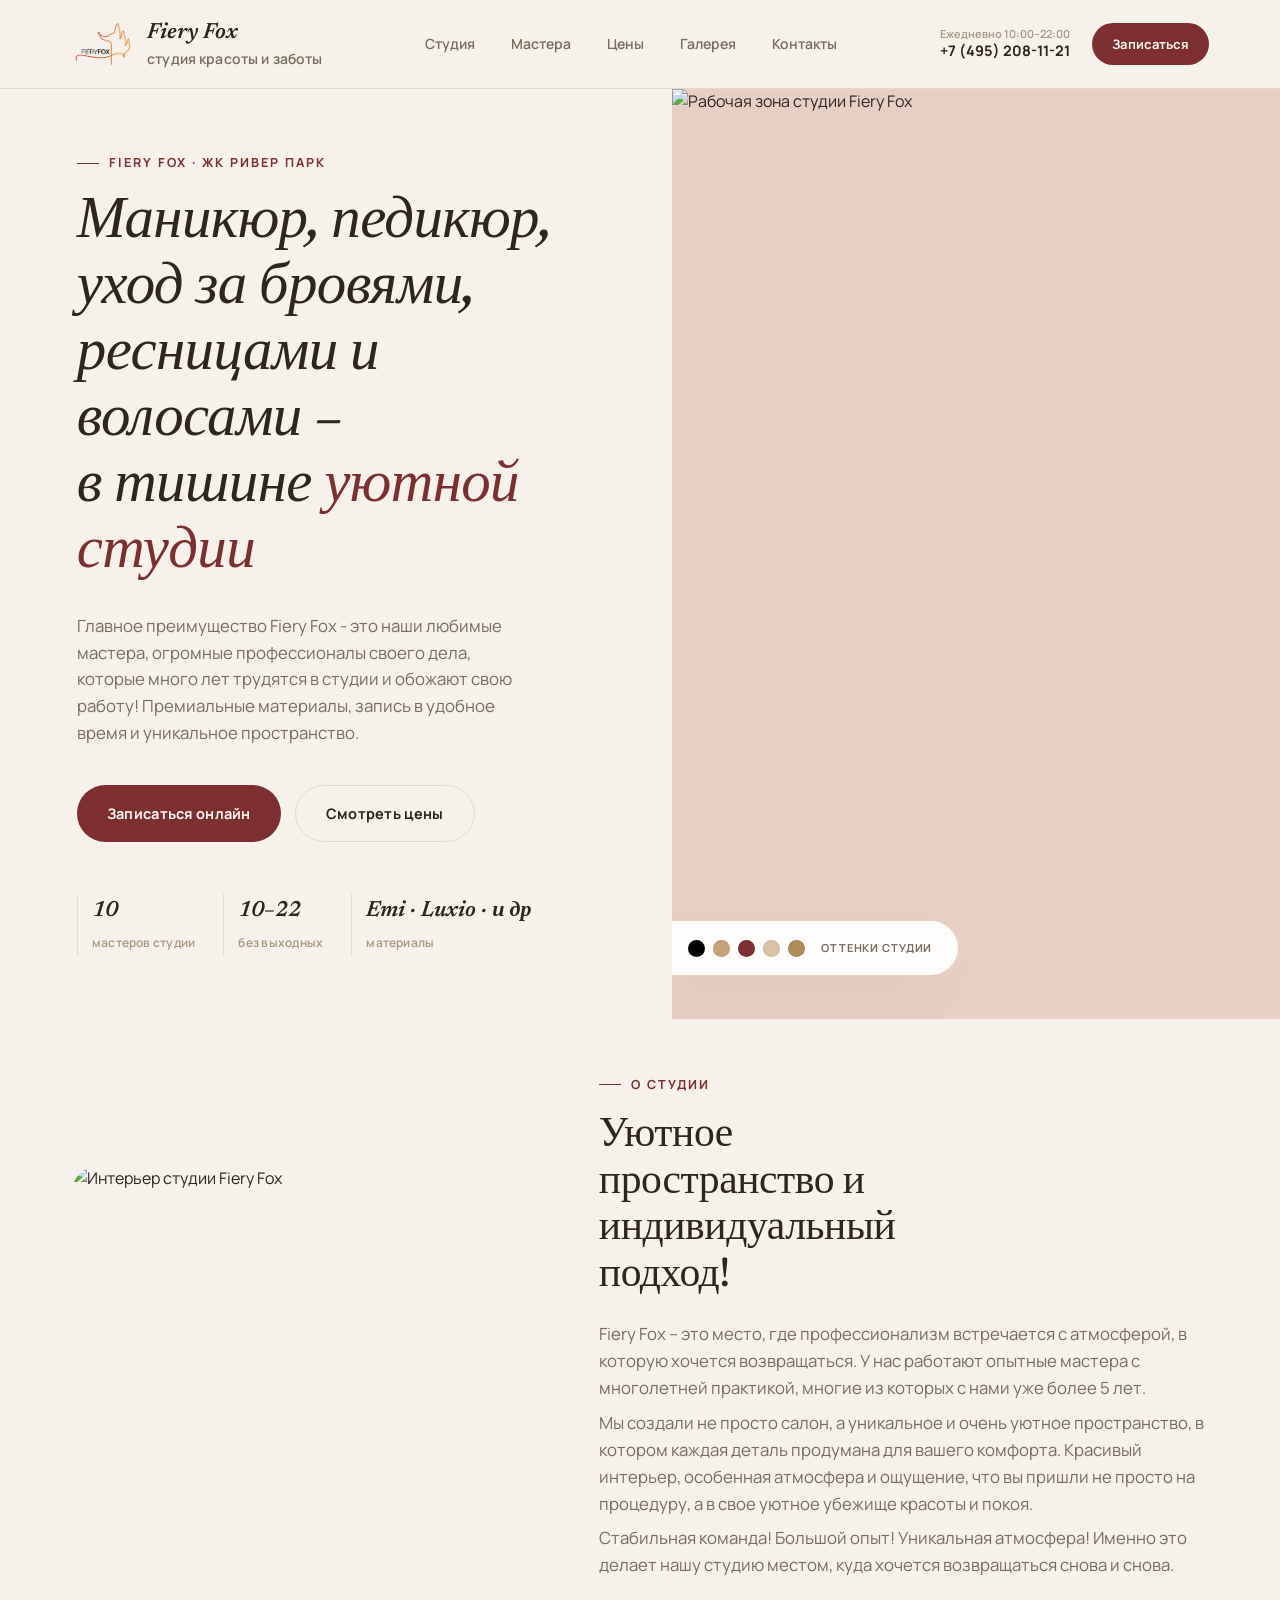
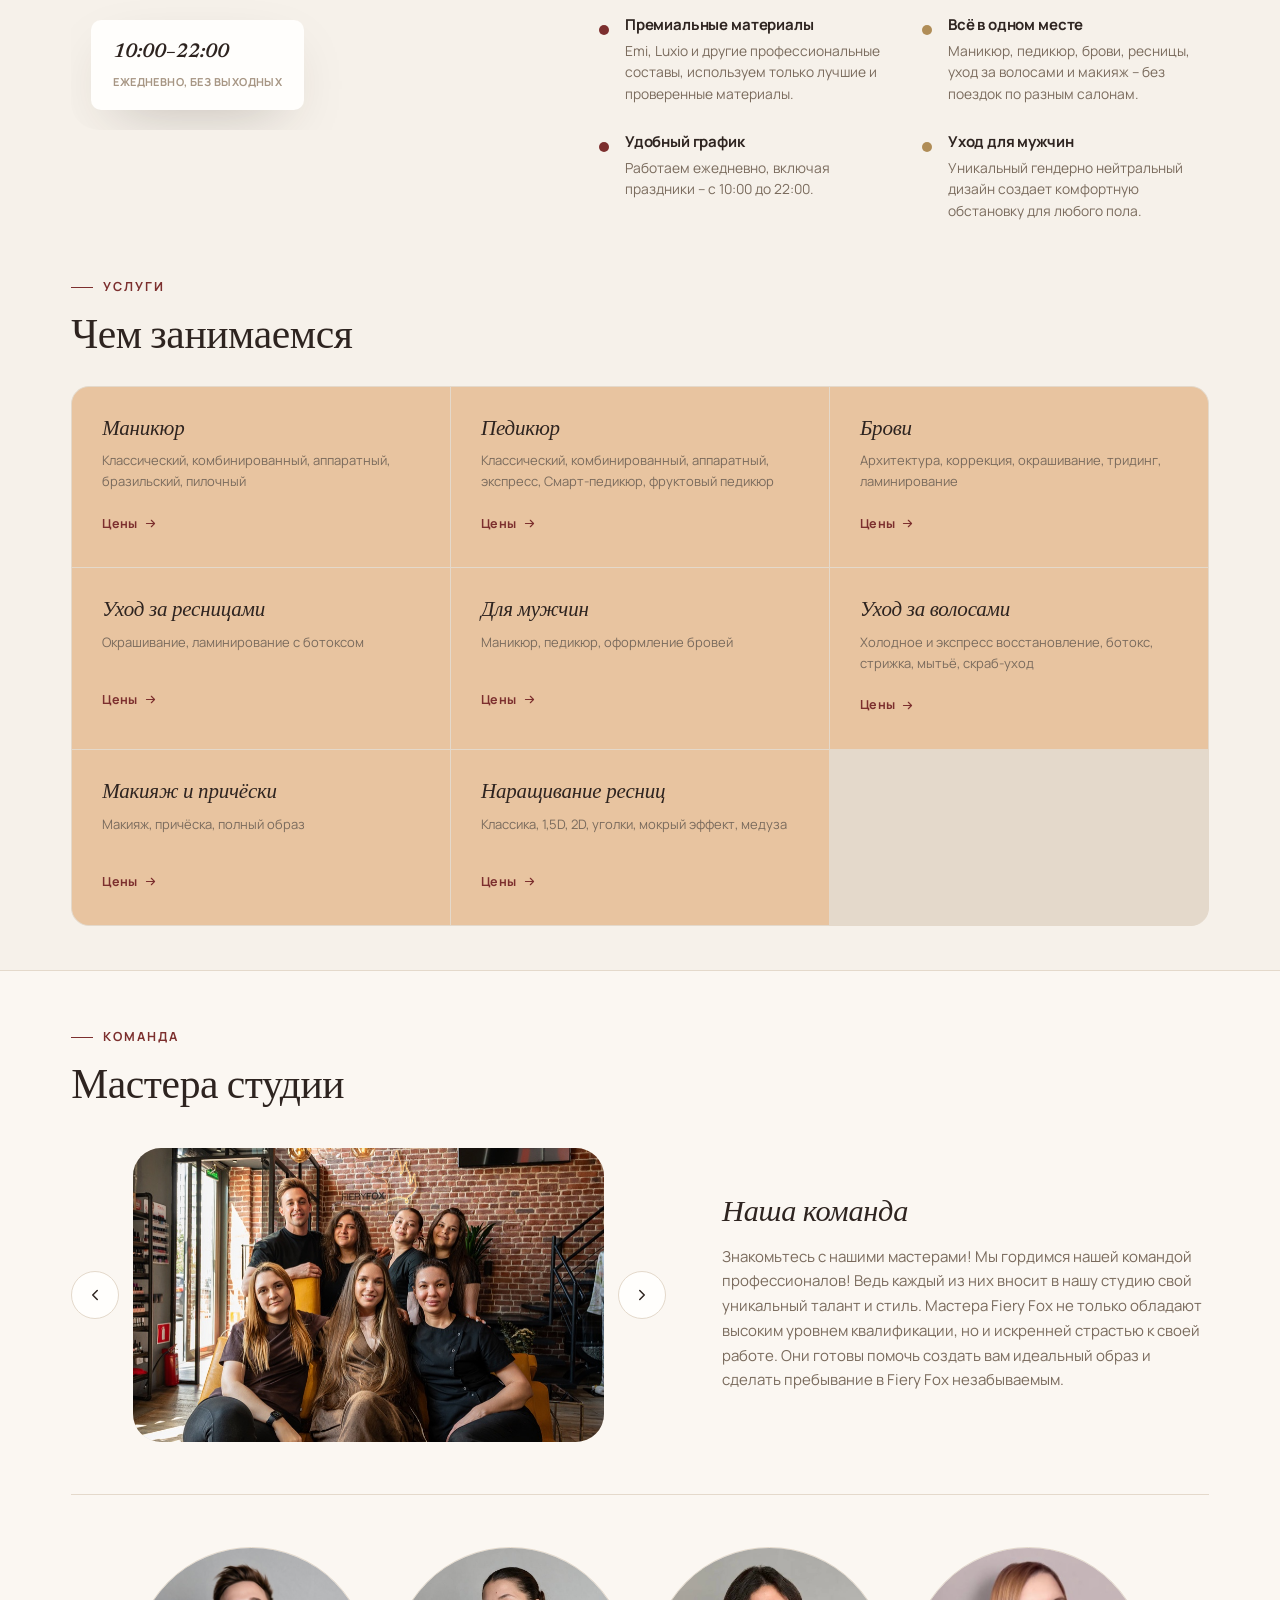
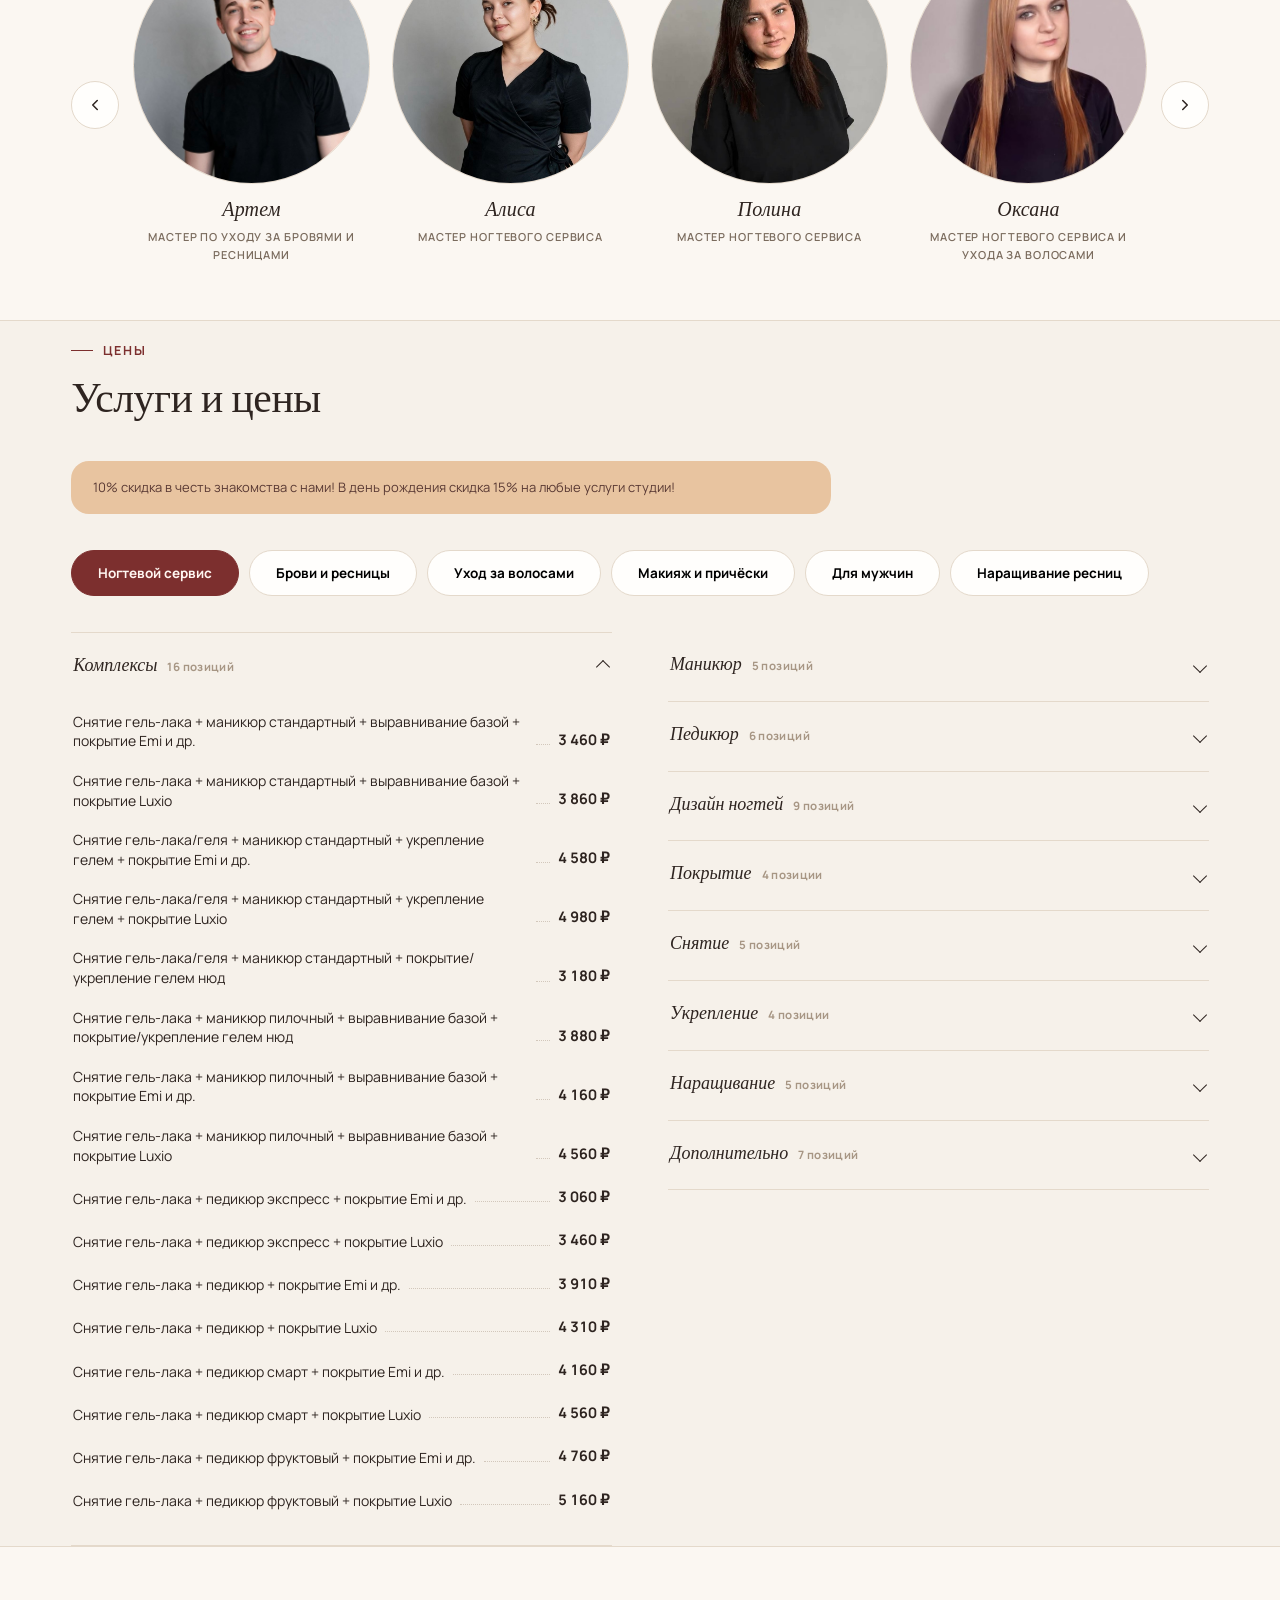
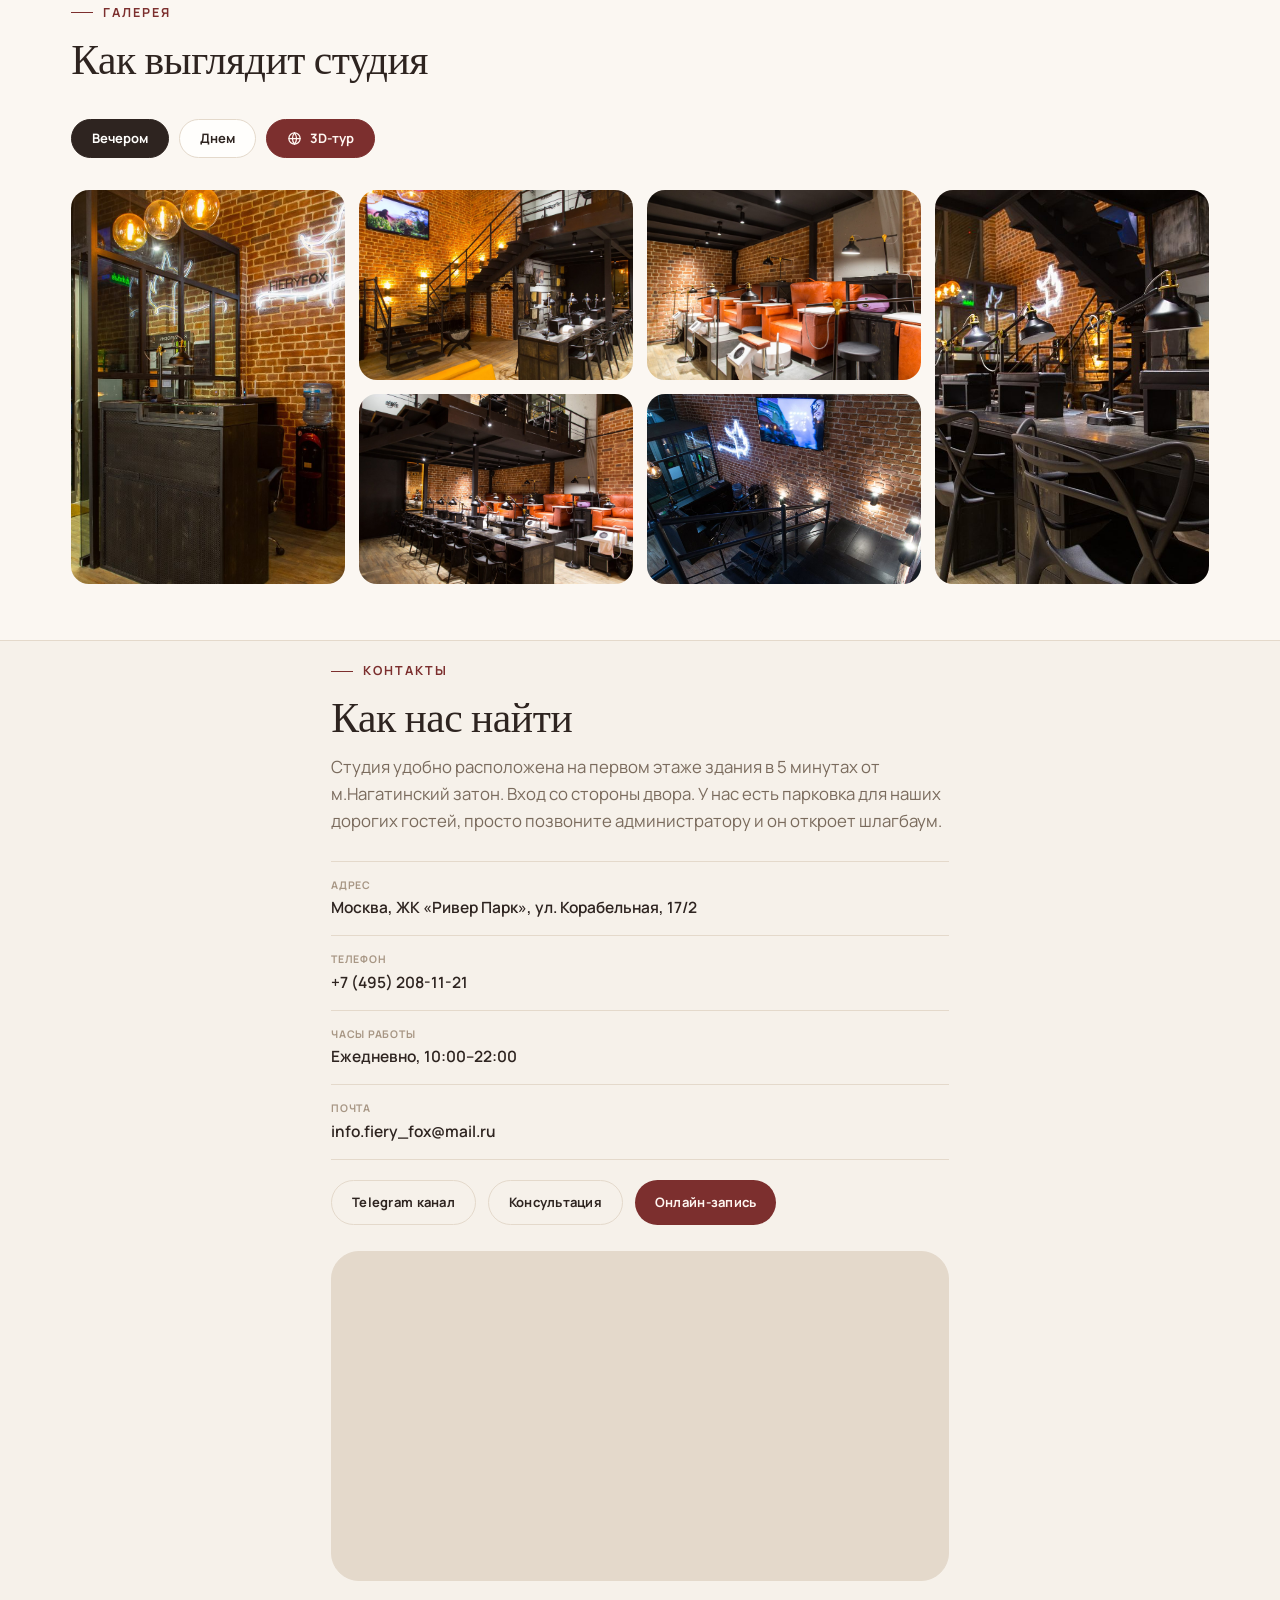
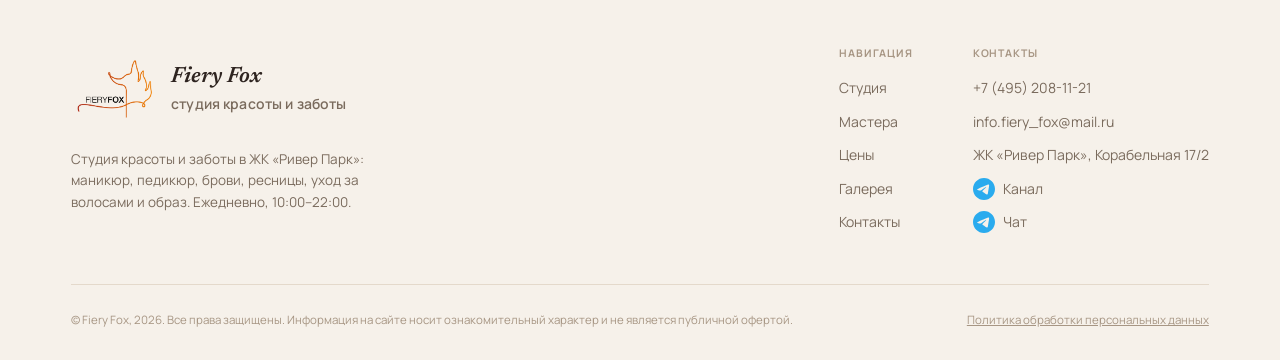
==== commit 61d7c9e0: "Add files via upload" ====
--- a/index.html
+++ b/index.html
@@ -2,7 +2,7 @@
 <html lang="ru">
 
 <head>
-  <meta charset="UTF-8">
+  <meta charset="utf-8">
   <meta name="viewport" content="width=device-width, initial-scale=1.0">
   <title>Fiery Fox – студия красоты и заботы</title>
   <meta name="description"
@@ -10,9 +10,13 @@
   <meta name="theme-color" content="#7C2F2E">
 
   <link rel="canonical" href="https://fieryfox.ru/">
-  <link rel="icon" href="logos/favicon.ico" sizes="any">
+  <link rel="icon" sizes="any" href="logos/favicon.ico">
   <link rel="icon" type="image/png" sizes="32x32" href="logos/favicon-32x32.png">
   <link rel="apple-touch-icon" sizes="180x180" href="logos/apple-touch-icon.png">
+  <link rel="preload" href="fonts/manrope-cyrillic.woff2" as="font" type="font/woff2" crossorigin>
+  <link rel="preload" href="fonts/manrope-latin.woff2" as="font" type="font/woff2" crossorigin>
+  <link rel="stylesheet" href="css/fonts.css">
+  <link rel="stylesheet" href="css/styles.css">
 
   <meta property="og:type" content="website">
   <meta property="og:locale" content="ru_RU">
@@ -34,10 +38,35 @@
     content="Студия красоты в ЖК «Ривер Парк»: маникюр, педикюр, брови, ресницы. м. Нагатинский Затон, ежедневно 10:00–22:00.">
   <meta name="twitter:image" content="https://fieryfox.ru/logos/og-image.jpg">
 
-  <link rel="preload" href="fonts/manrope-cyrillic.woff2" as="font" type="font/woff2" crossorigin>
-  <link rel="preload" href="fonts/manrope-latin.woff2" as="font" type="font/woff2" crossorigin>
-  <link rel="stylesheet" href="css/fonts.css">
-  <link rel="stylesheet" href="css/styles.css">
+  <script type="application/ld+json">
+  {
+    "@context": "https://schema.org",
+    "@type": "BeautySalon",
+    "name": "Fiery Fox",
+    "url": "https://fieryfox.ru/",
+    "description": "Студия красоты в ЖК «Ривер Парк»: маникюр, педикюр, брови, ресницы и уход за волосами.",
+    "image": "https://fieryfox.ru/logos/og-image.jpg",
+    "logo": "https://fieryfox.ru/logos/logo.png",
+    "telephone": "+74952081121",
+    "email": "info.fiery_fox@mail.ru",
+    "areaServed": "RU",
+    "address": {
+      "@type": "PostalAddress",
+      "streetAddress": "ул. Корабельная, 17/2",
+      "addressLocality": "Москва",
+      "addressCountry": "RU"
+    },
+    "openingHoursSpecification": {
+      "@type": "OpeningHoursSpecification",
+      "dayOfWeek": [
+        "Monday", "Tuesday", "Wednesday", "Thursday", "Friday", "Saturday", "Sunday"
+      ],
+      "opens": "10:00",
+      "closes": "22:00"
+    }
+  }
+  </script>
+
 </head>
 
 <body>
@@ -100,7 +129,7 @@
       </div>
     </div>
     <div class="hero-visual">
-      <img src="photos/студия главное фото.jpg" alt="Рабочая зона студии Fiery Fox">
+      <img src="photos/студия главное фото.jpeg" alt="Рабочая зона студии Fiery Fox">
       <div class="hero-swatches">
         <div class="swatch-row">
           <span class="swatch" style="background:#000000"></span>
@@ -117,7 +146,7 @@
   <section class="about" id="about">
     <div class="container about-grid">
       <div class="about-visual">
-        <img src="photos/камин.jpg" alt="Интерьер студии Fiery Fox">
+        <img src="photos/камин.jpeg" alt="Интерьер студии Fiery Fox">
         <div class="about-badge"><b>10:00–22:00</b><span>ежедневно, без выходных</span></div>
       </div>
       <div class="about-content">
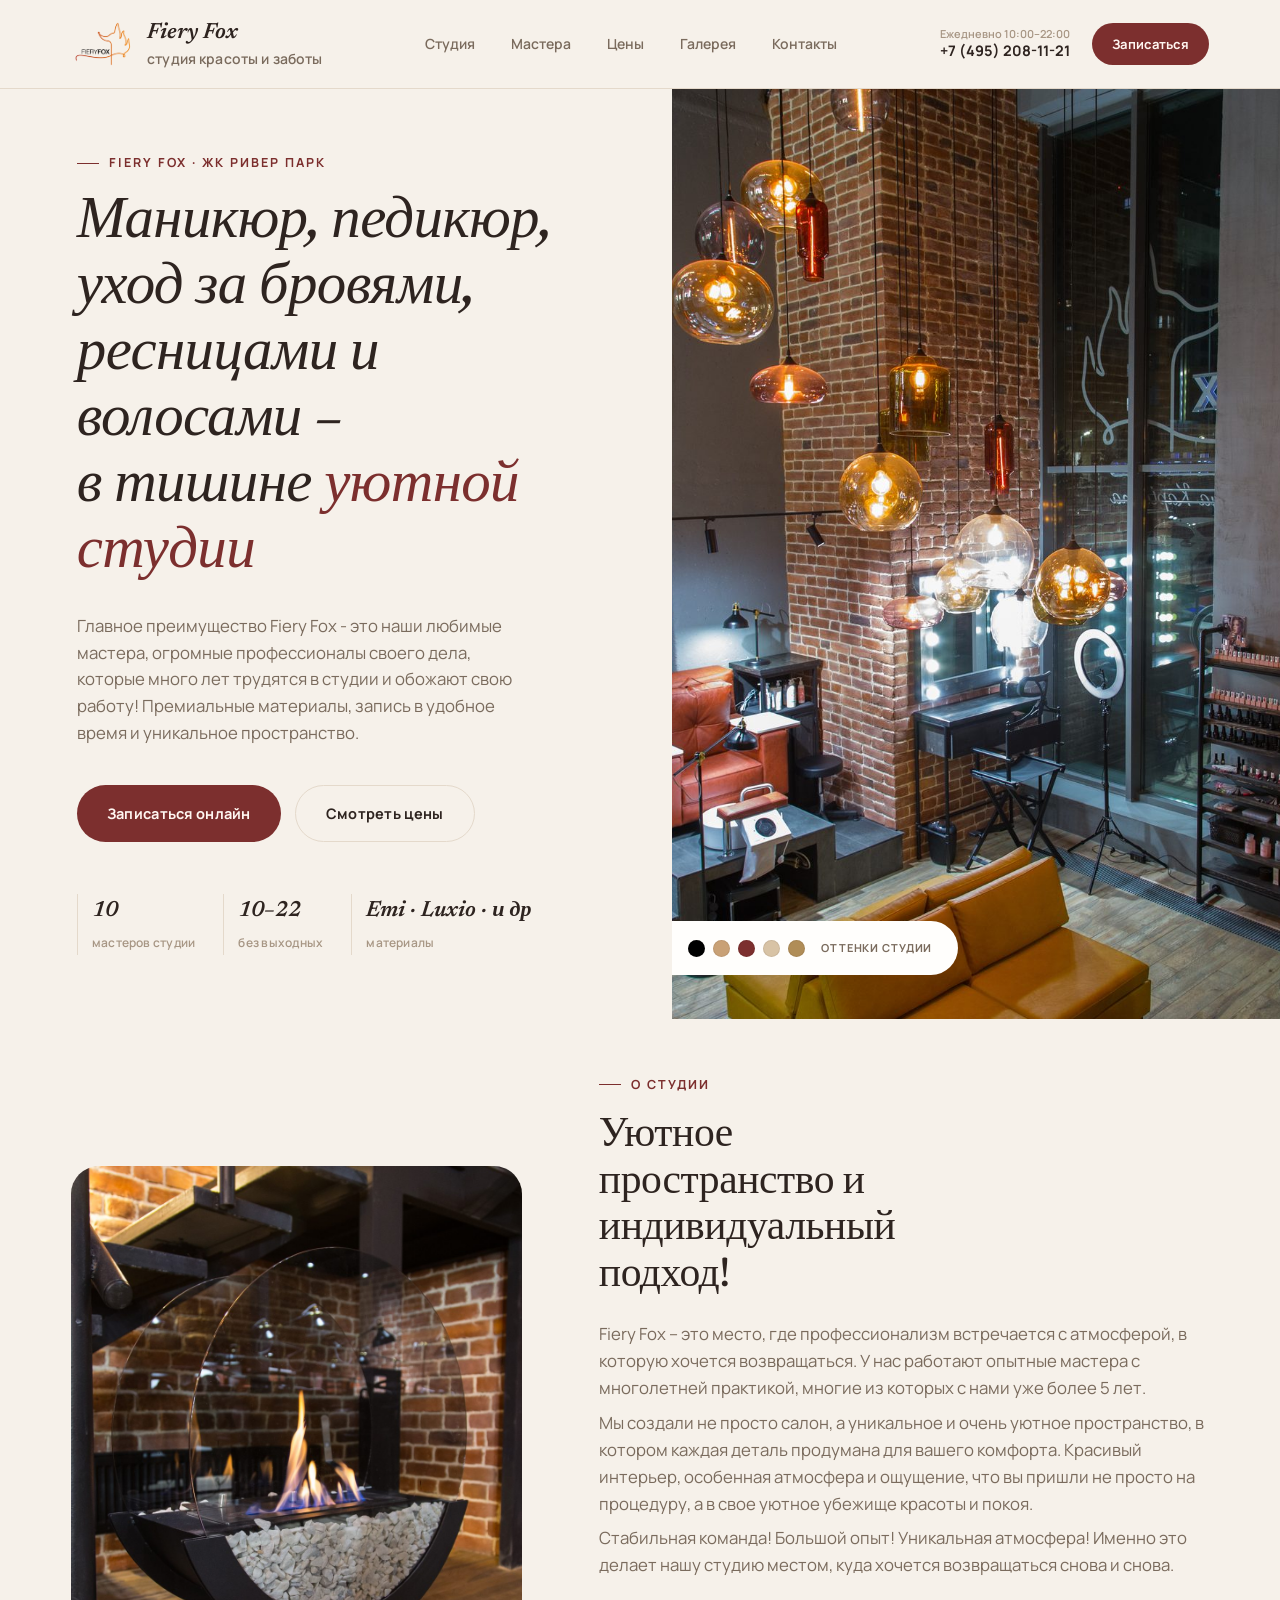
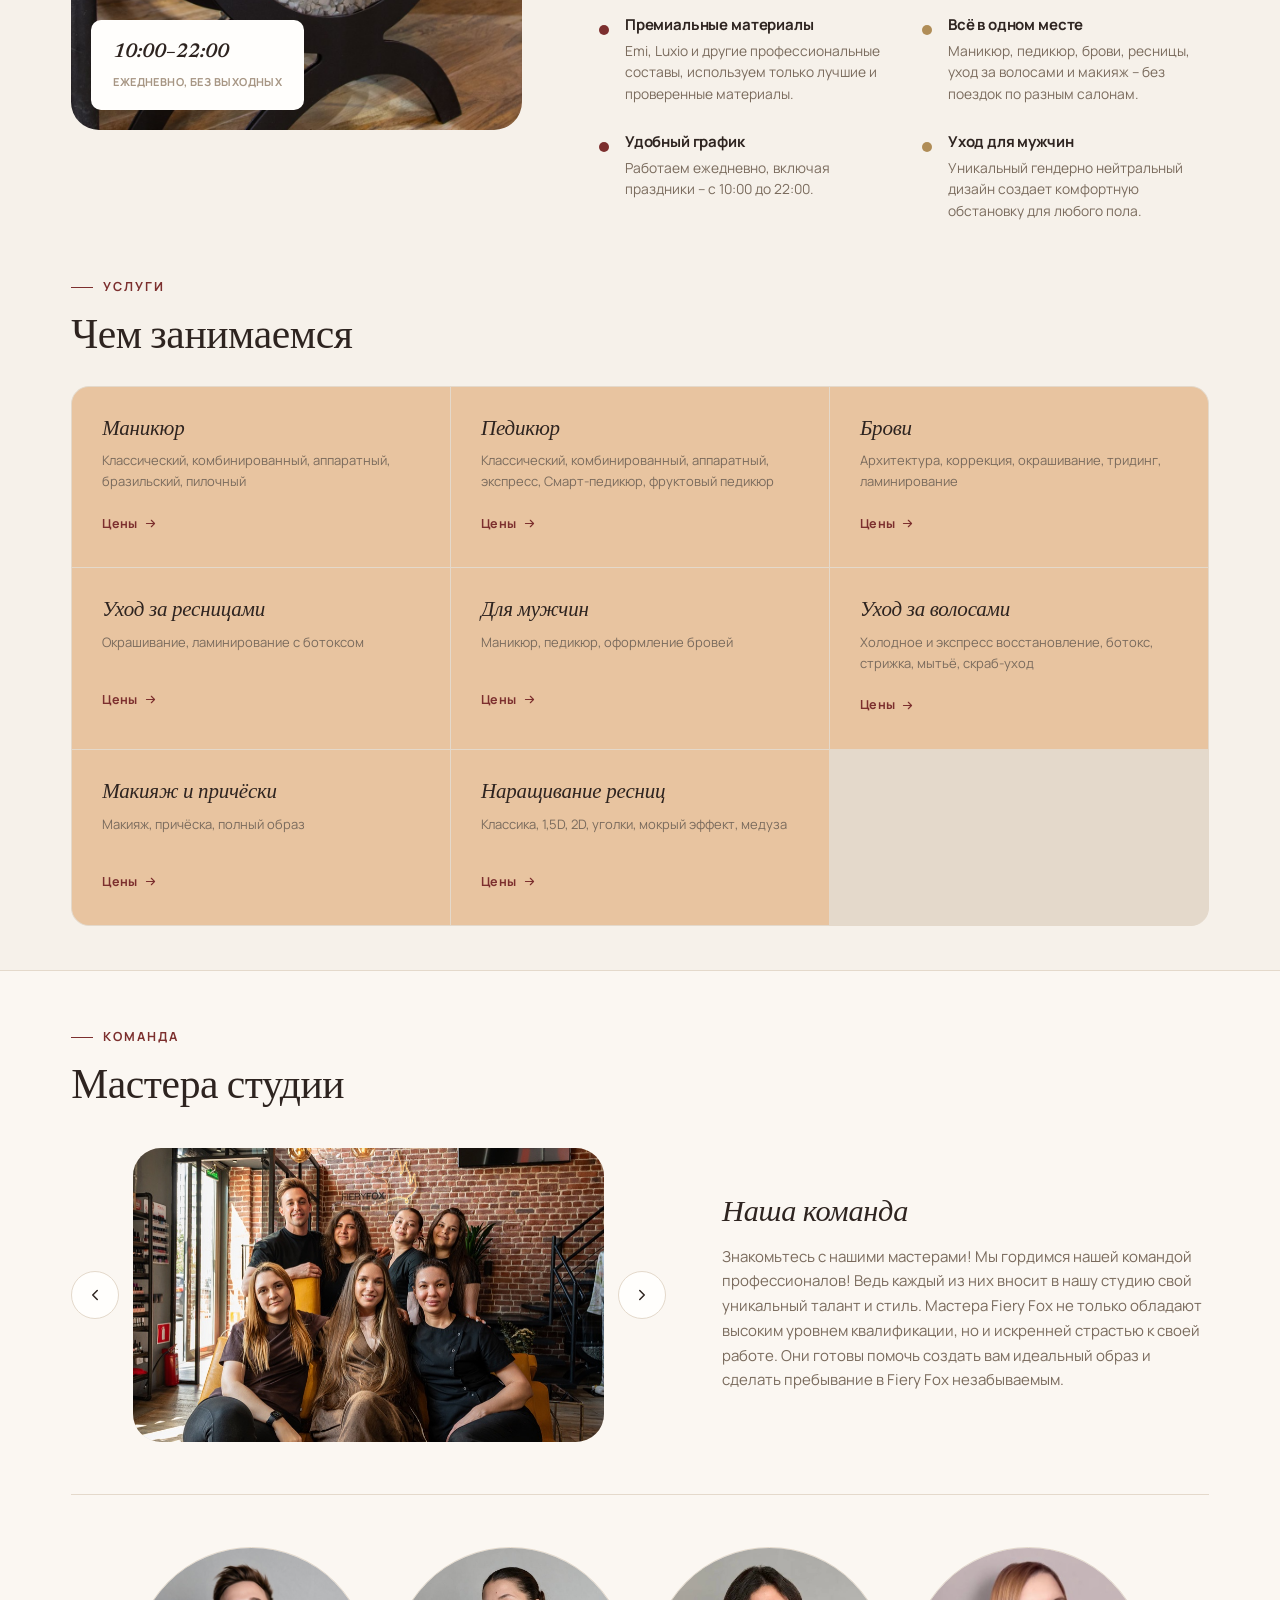
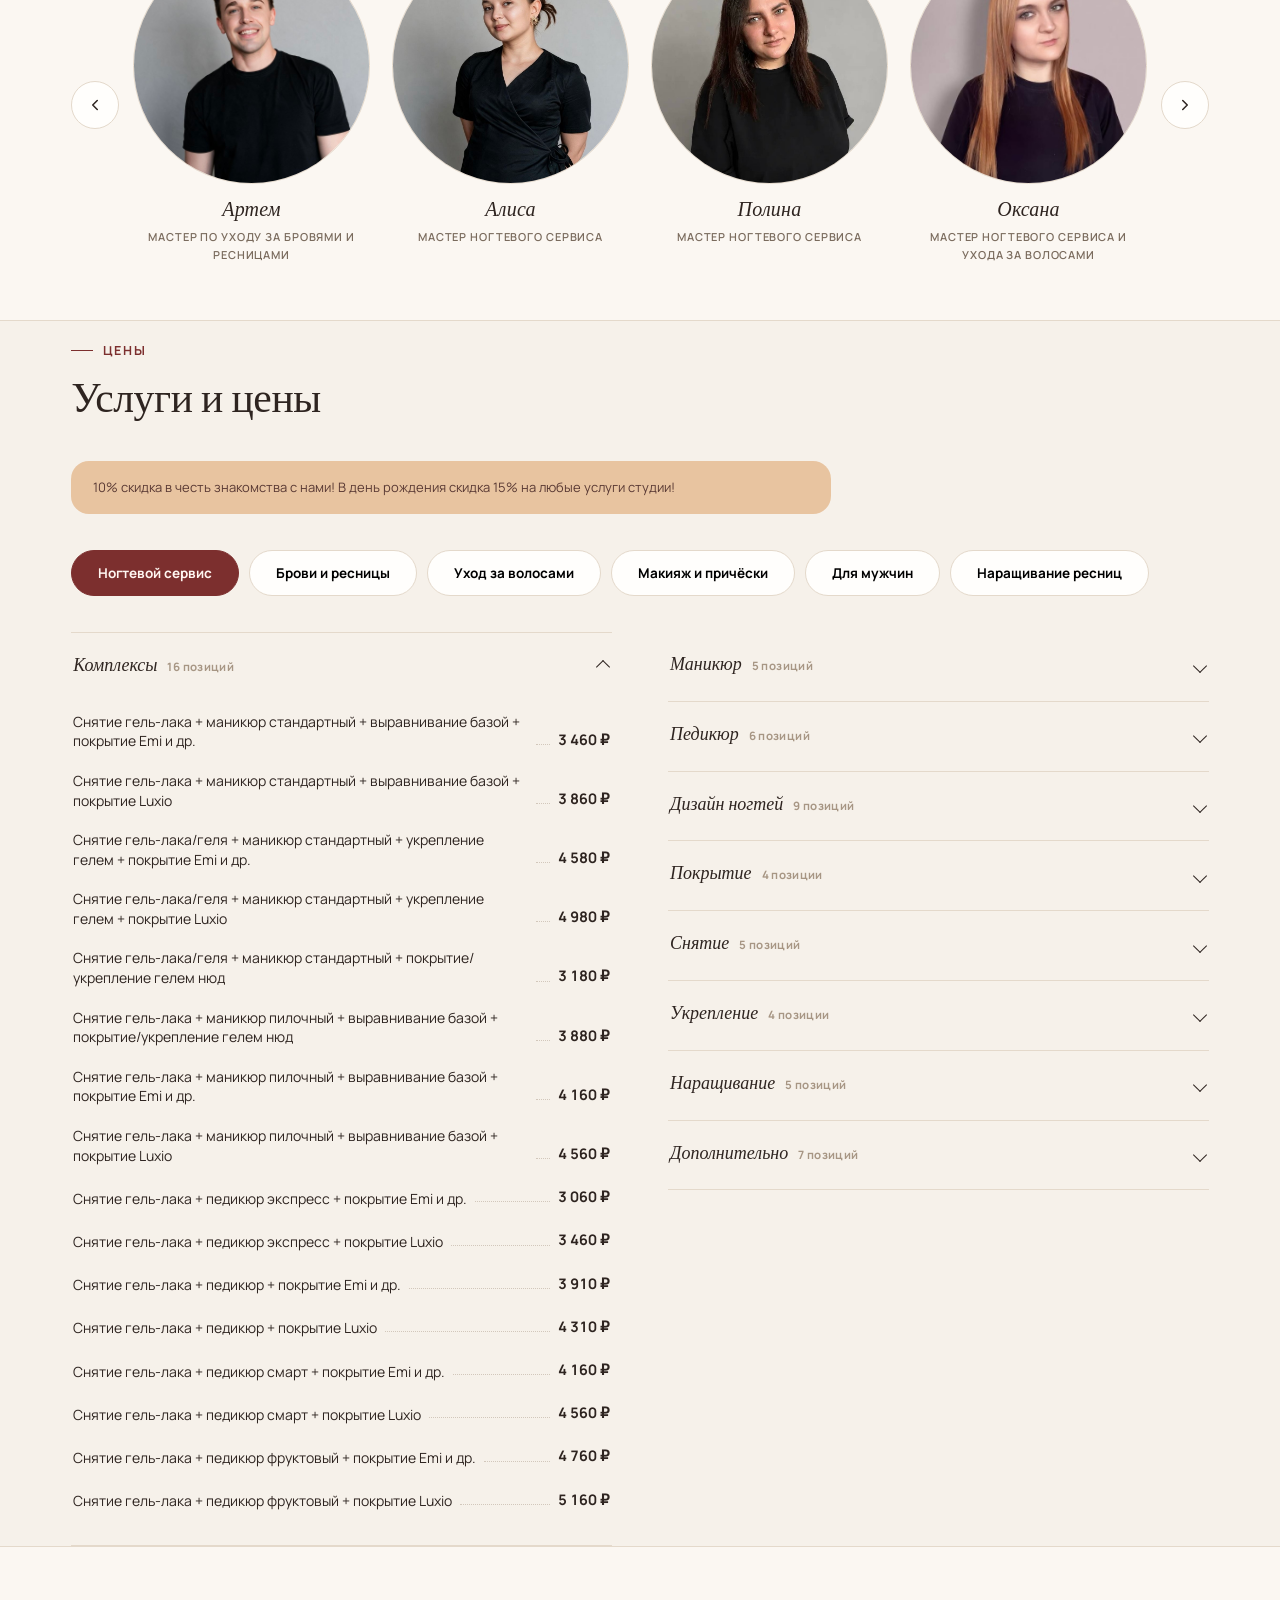
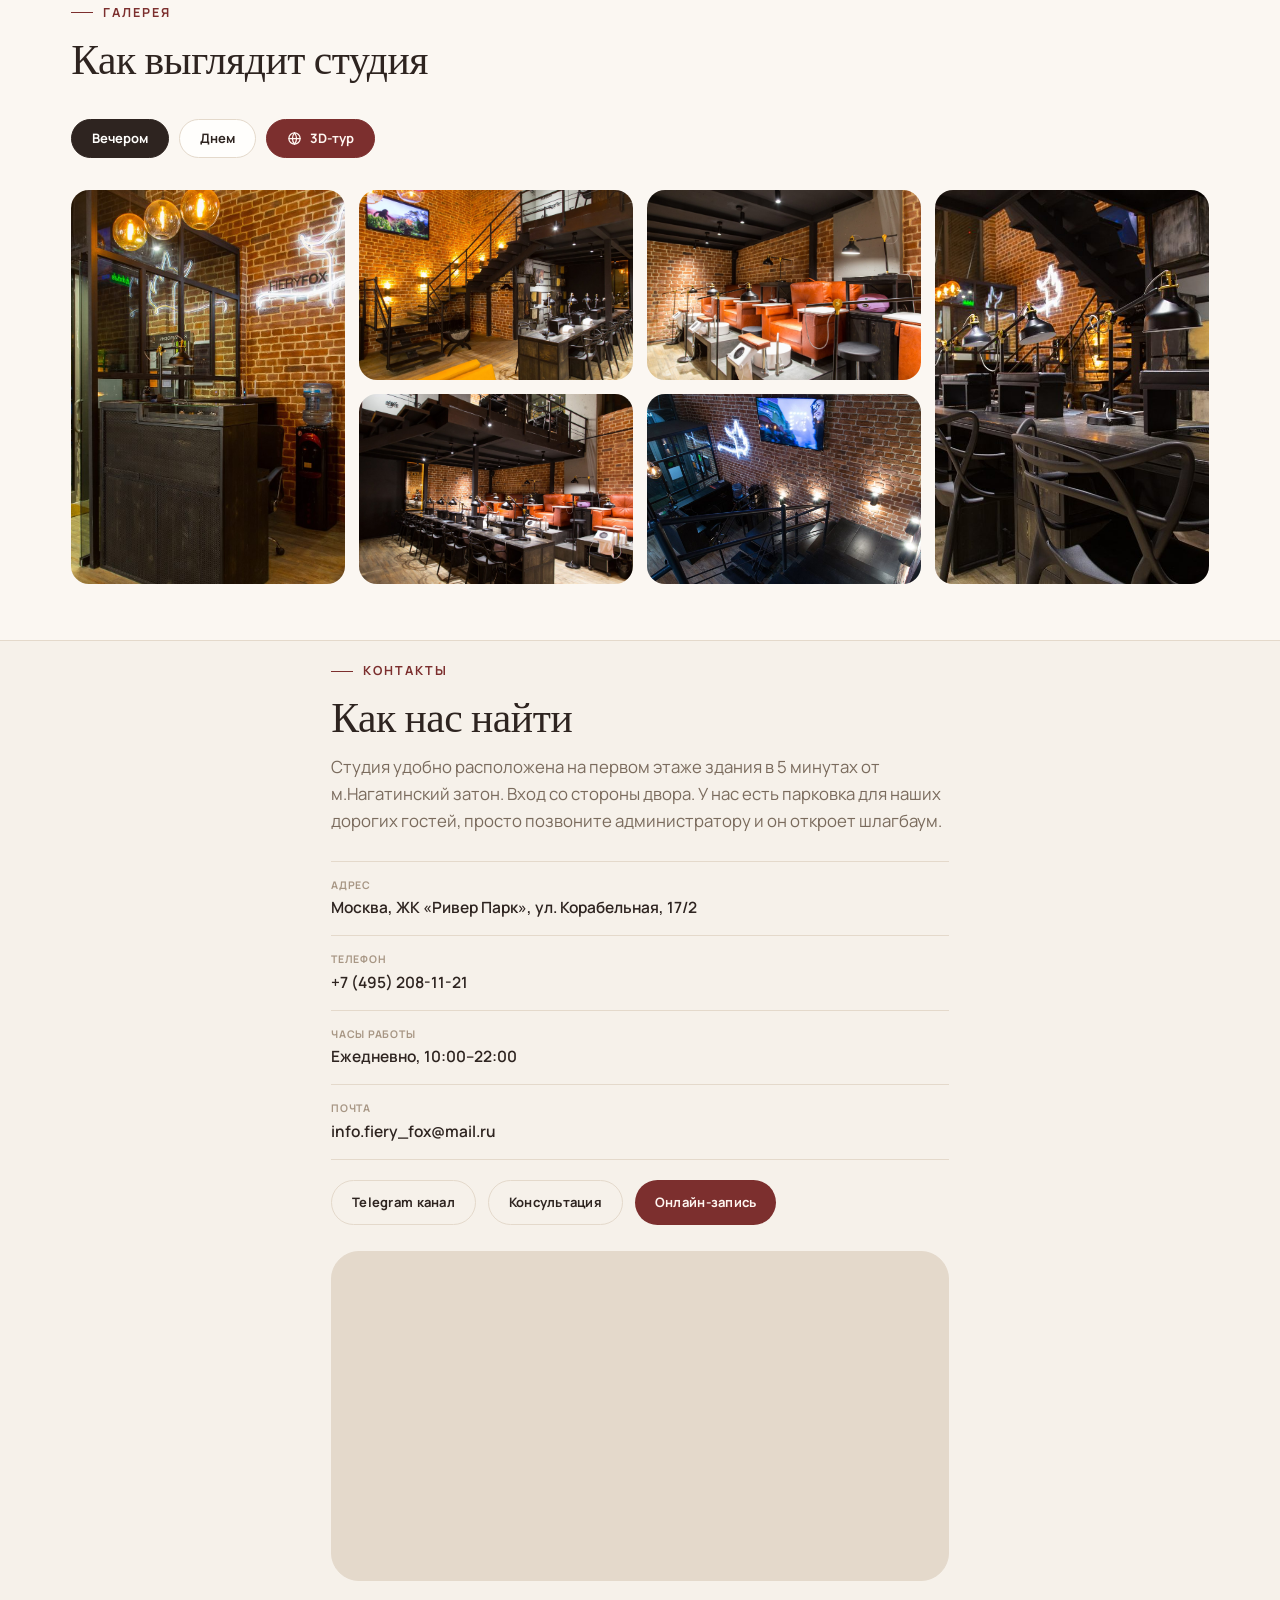
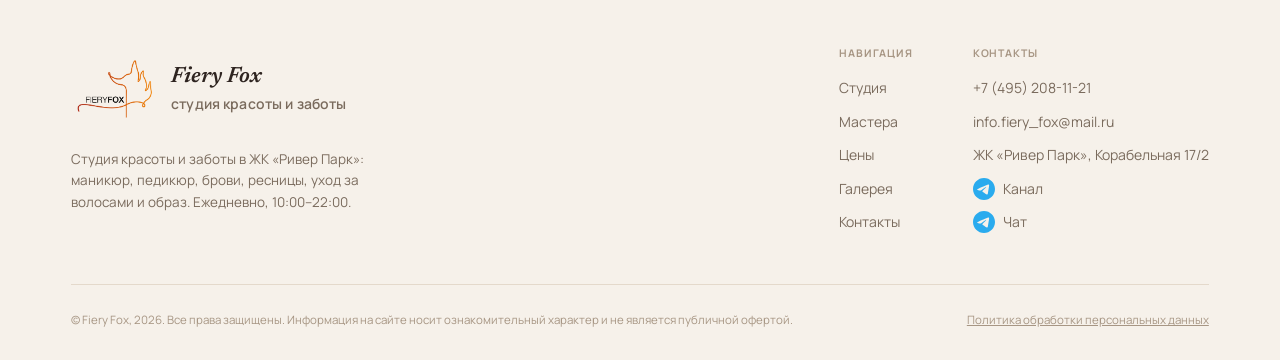
==== commit bd4938ec: "Add files via upload" ====
--- a/index.html
+++ b/index.html
@@ -734,7 +734,7 @@
       <div class="gallery-filters">
         <button class="gfilter active" onclick="filterGallery('day', this)">Вечером</button>
         <button class="gfilter" onclick="filterGallery('evening', this)">Днем</button>
-        <a class="gfilter gfilter-tour" href="3dtour.html">
+        <a class="gfilter gfilter-tour" href="3dtour/index.html">
           <svg viewBox="0 0 24 24" fill="none" stroke="currentColor" stroke-width="2" stroke-linecap="round"
             stroke-linejoin="round" aria-hidden="true">
             <circle cx="12" cy="12" r="9" />
@@ -841,7 +841,7 @@
       <div class="footer-bottom">
         <span>© Fiery Fox, 2026. Все права защищены. Информация на сайте носит ознакомительный характер и не является
           публичной офертой.</span>
-        <a href="privacy-policy.html">Политика обработки персональных данных</a>
+        <a href="privacy-policy/index.html">Политика обработки персональных данных</a>
       </div>
     </div>
   </footer>
